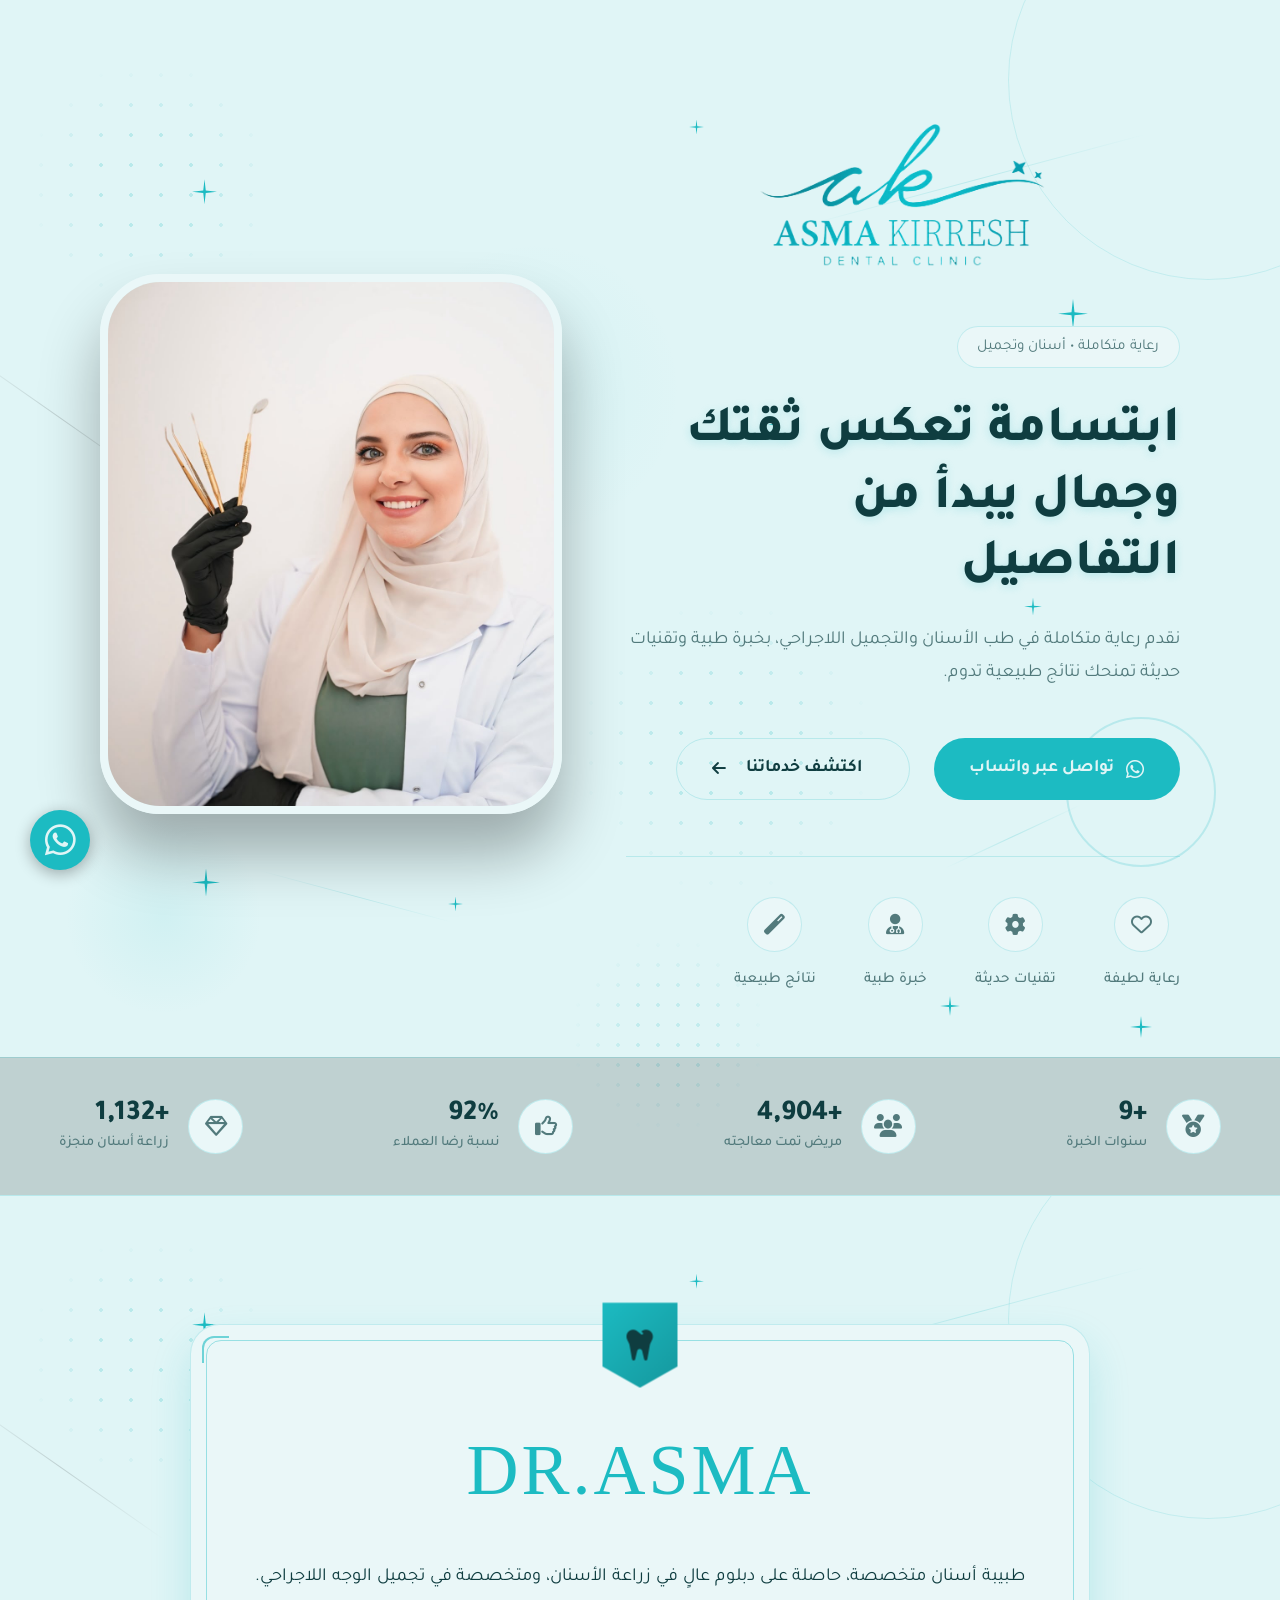
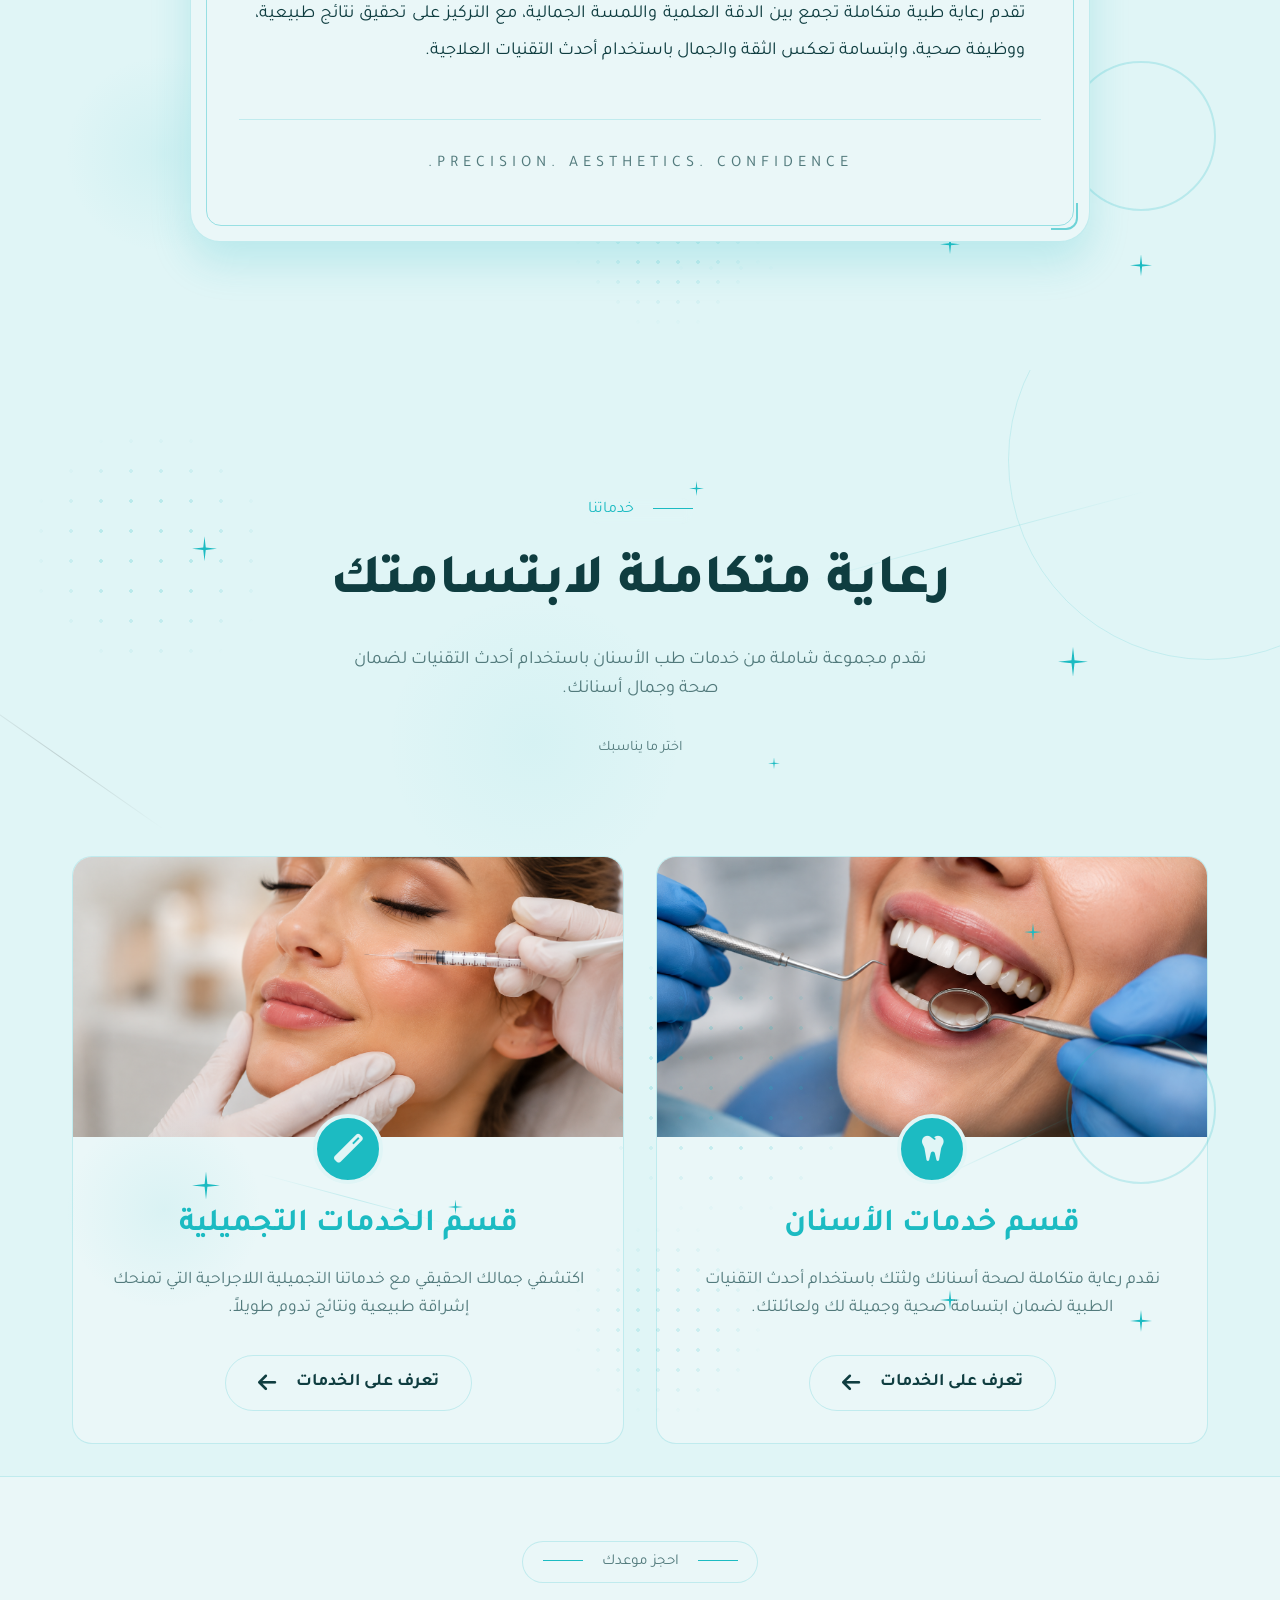
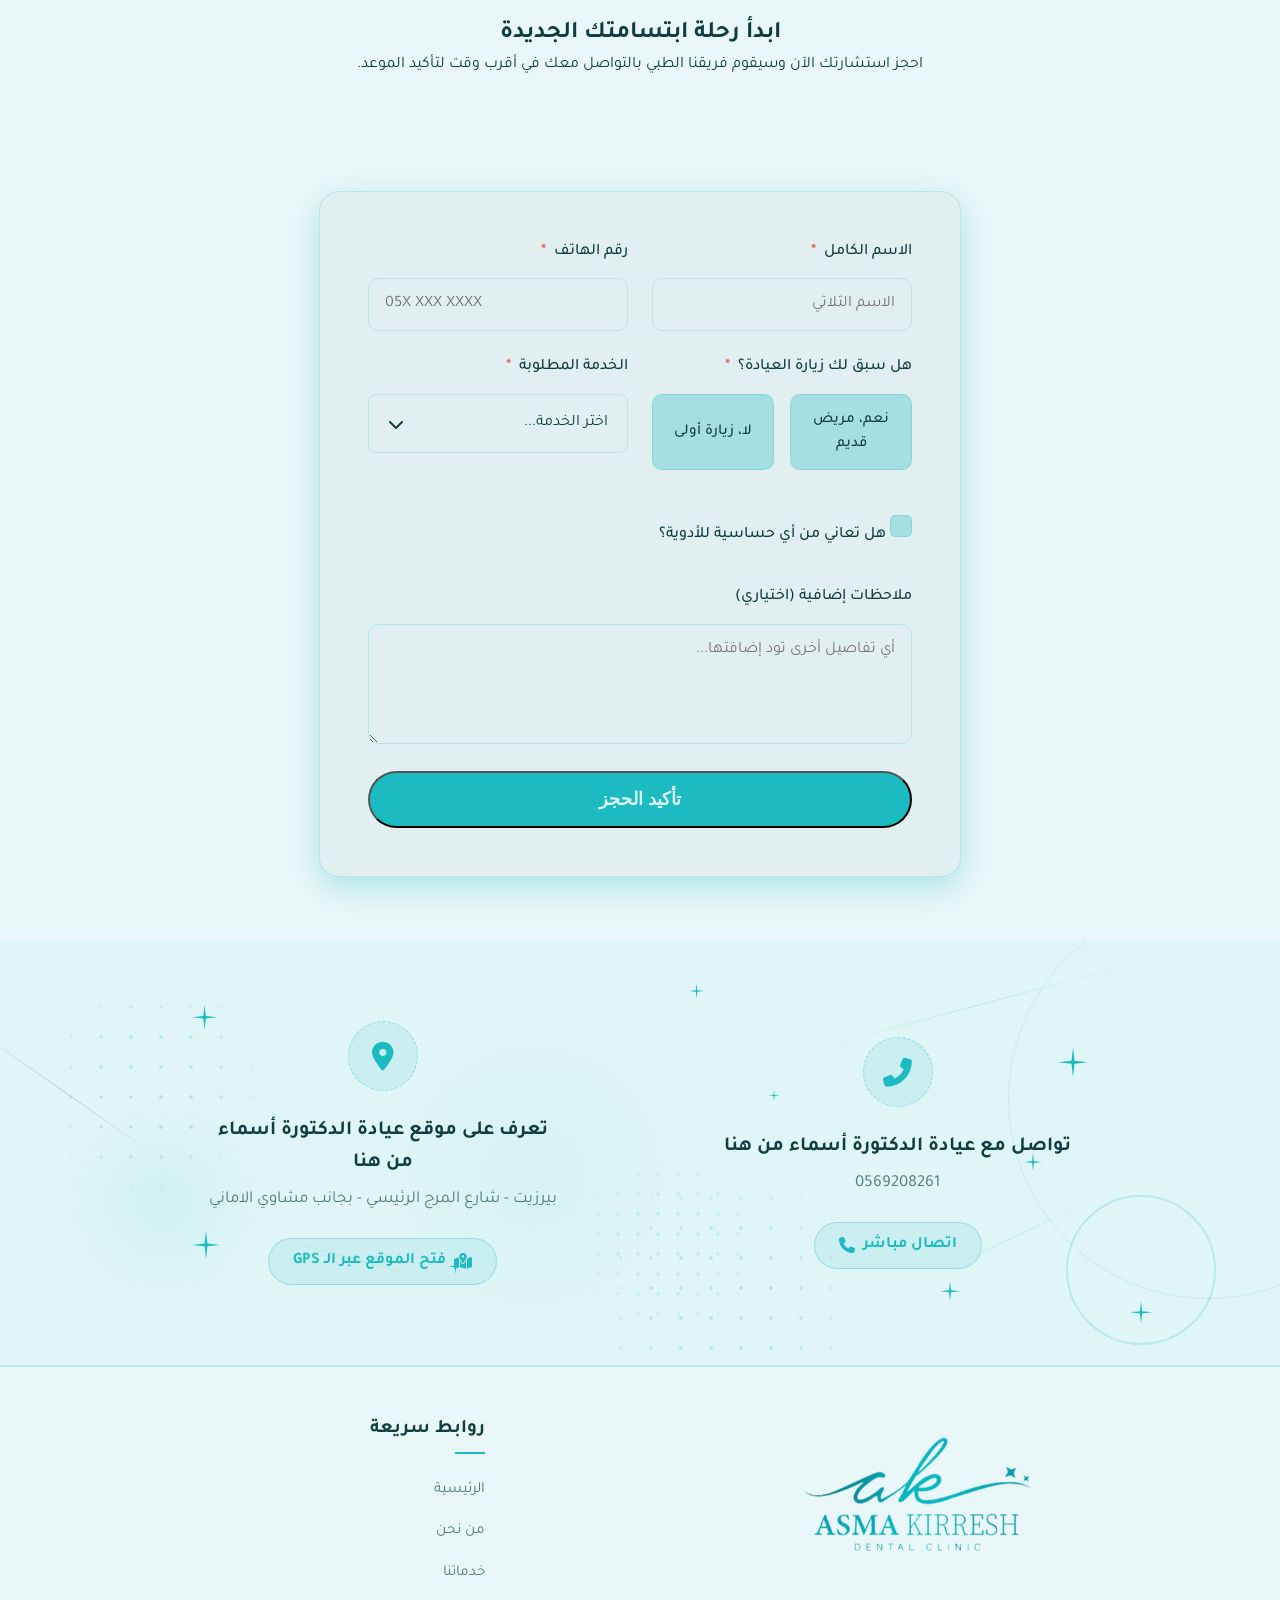
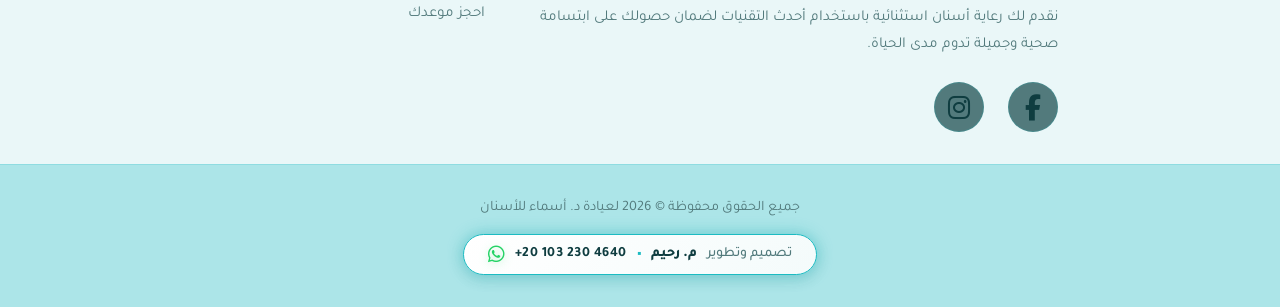
==== index.html @ 5726b8ac "Add files via upload" ====
<!DOCTYPE html>
<html lang="ar" dir="rtl">

<head>
    <meta charset="UTF-8">
    <meta name="viewport" content="width=device-width, initial-scale=1.0">
    <meta name="description"
        content="عيادة د. أسماء تقدم رعاية متكاملة لطب الأسنان والخدمات التجميلية اللاجراحية بخبرة طبية متميزة وأحدث التقنيات لضمان ابتسامة صحية وجميلة.">
    <title>عيادة د. أسماء للأسنان | رعاية متكاملة</title>
    <!-- Favicon -->
    <link rel="icon" type="image/png" href="./media/favicon.png">
    <!-- Google Fonts -->
    <link rel="preconnect" href="https://fonts.googleapis.com">
    <link rel="preconnect" href="https://fonts.gstatic.com" crossorigin>
    <link href="https://fonts.googleapis.com/css2?family=Tajawal:wght@400;500;700;800&display=swap" rel="stylesheet">
    <!-- FontAwesome for icons -->
    <link rel="stylesheet" href="https://cdnjs.cloudflare.com/ajax/libs/font-awesome/6.4.0/css/all.min.css">
    <!-- Swiper CSS -->
    <link rel="stylesheet" href="https://cdn.jsdelivr.net/npm/swiper@10/swiper-bundle.min.css" />
    <!-- Custom Styles -->
    <link rel="stylesheet" href="style.css?v=3.1">
</head>

<body>
    <header class="hero-section">
        <!-- Floating shapes/dots background -->
        <div class="background-pattern">
            <div class="floating-shape circle-1"></div>
            <div class="floating-shape circle-2"></div>
            <div class="floating-shape line-1"></div>
            <div class="floating-shape line-2"></div>
            <div class="floating-shape dots-1"></div>
            <div class="floating-shape dots-2"></div>
        </div>

        <div class="container">
            <div class="hero-content">
                <img src="./media/logo.png" alt="عيادة د. أسماء" style="width: 100%; max-width: 350px; height: auto; max-height: 280px; object-fit: contain; mix-blend-mode: multiply; margin: 0 auto 1.5rem auto; display: block;">
                <div class="badge">رعاية متكاملة • أسنان وتجميل</div>
                <h1 class="main-title">ابتسامة تعكس ثقتك<br>وجمال يبدأ من التفاصيل</h1>
                <p class="description">
                    نقدم رعاية متكاملة في طب الأسنان والتجميل اللاجراحي، بخبرة طبية وتقنيات حديثة تمنحك نتائج طبيعية
                    تدوم.
                </p>

                <div class="cta-group">
                    <a href="https://wa.me/972569208261" target="_blank" class="btn btn-primary"
                        aria-label="تواصل عبر واتساب">
                        <i class="fab fa-whatsapp"></i> تواصل عبر واتساب
                    </a>
                    <a href="#services" class="btn btn-secondary" aria-label="اكتشف خدماتنا">
                        <i class="fas fa-sparkles"></i> اكتشف خدماتنا <i class="fas fa-arrow-left"
                            style="margin-right: 8px; font-size: 0.9em;"></i>
                    </a>
                </div>

                <div class="features-list">
                    <div class="feature-item">
                        <div class="icon-wrapper"><i class="far fa-heart"></i></div>
                        <span>رعاية لطيفة</span>
                    </div>
                    <div class="feature-item">
                        <div class="icon-wrapper"><i class="fas fa-cog"></i></div>
                        <span>تقنيات حديثة</span>
                    </div>
                    <div class="feature-item">
                        <div class="icon-wrapper"><i class="fas fa-user-md"></i></div>
                        <span>خبرة طبية</span>
                    </div>
                    <div class="feature-item">
                        <div class="icon-wrapper"><i class="fas fa-magic"></i></div>
                        <span>نتائج طبيعية</span>
                    </div>
                </div>
            </div>

            <div class="hero-image-wrapper">
                <div class="image-container">
                    <img src="./media/about.jpeg" alt="طبيبة أسنان في العيادة" loading="eager" decoding="async">
                </div>
            </div>
        </div>

        <div class="stats-section">
            <div class="stat-item">
                <div class="stat-icon"><i class="fas fa-medal"></i></div>
                <div class="stat-info">
                    <span class="stat-number" data-target="10" data-prefix="+">0</span>
                    <span class="stat-text">سنوات الخبرة</span>
                </div>
            </div>
            <div class="stat-item">
                <div class="stat-icon"><i class="fas fa-users"></i></div>
                <div class="stat-info">
                    <span class="stat-number" data-target="5200" data-prefix="+">0</span>
                    <span class="stat-text">مريض تمت معالجته</span>
                </div>
            </div>
            <div class="stat-item">
                <div class="stat-icon"><i class="far fa-thumbs-up"></i></div>
                <div class="stat-info">
                    <span class="stat-number" data-target="98" data-suffix="%">0</span>
                    <span class="stat-text">نسبة رضا العملاء</span>
                </div>
            </div>
            <div class="stat-item">
                <div class="stat-icon"><i class="far fa-gem"></i></div>
                <div class="stat-info">
                    <span class="stat-number" data-target="1200" data-prefix="+">0</span>
                    <span class="stat-text">زراعة أسنان منجزة</span>
                </div>
            </div>
        </div>
    </header>

    <!-- About Section -->
    <section class="about-section" id="about">
        <!-- Reusing floating shapes background -->
        <div class="background-pattern">
            <div class="floating-shape circle-1"></div>
            <div class="floating-shape circle-2"></div>
            <div class="floating-shape line-1"></div>
            <div class="floating-shape line-2"></div>
            <div class="floating-shape dots-1"></div>
            <div class="floating-shape dots-2"></div>
            <!-- Elegant Stars / Sparkles -->
            <div class="sparkle star-1"></div>
            <div class="sparkle star-2"></div>
            <div class="sparkle star-3"></div>
            <div class="sparkle star-4"></div>
            <div class="sparkle star-5"></div>
        </div>

        <div class="container">
            <div class="about-content-column">
                <div class="about-frame"></div>
                <div class="about-badge-icon">
                    <i class="fas fa-tooth"></i>
                </div>
                <h2 class="about-title">DR.ASMA</h2>
                <p class="about-text">
                    طبيبة أسنان متخصصة، حاصلة على دبلوم عالٍ في زراعة الأسنان، ومتخصصة في تجميل الوجه اللاجراحي. تقدم
                    رعاية طبية متكاملة تجمع بين الدقة العلمية واللمسة الجمالية، مع التركيز على تحقيق نتائج طبيعية،
                    ووظيفة صحية، وابتسامة تعكس الثقة والجمال باستخدام أحدث التقنيات العلاجية.
                </p>
                <div class="about-footer">
                    PRECISION. AESTHETICS. CONFIDENCE.
                </div>
            </div>
        </div>
    </section>
        <!-- Services Section -->
        <section class="testimonials-section" id="services" style="padding-bottom: 2rem;">
            <div class="background-pattern">
                <div class="floating-shape circle-1"></div>
                <div class="floating-shape circle-2"></div>
                <div class="floating-shape line-1"></div>
                <div class="floating-shape line-2"></div>
                <div class="floating-shape dots-1"></div>
                <div class="floating-shape dots-2"></div>
            </div>

            <div class="container testimonials-container">
                <div class="testimonials-header">
                    <div class="badge"
                        style="margin-bottom: 1rem; border: none; padding: 0; background: transparent; color: var(--accent-color); font-size: 1rem; display: inline-block;">
                        <span
                            style="display: inline-block; width: 40px; height: 1px; background-color: var(--accent-color); vertical-align: middle; margin-left: 15px;"></span>
                        خدماتنا
                    </div>
                    <h2 class="section-title"
                        style="margin-bottom: 1rem; font-size: 3.5rem; color: var(--text-light); font-weight: 800;">
                        رعاية
                        متكاملة لابتسامتك</h2>
                    <p class="section-description"
                        style="font-size: 1.15rem; color: var(--text-muted); max-width: 600px; margin-bottom: 2rem;">
                        نقدم
                        مجموعة شاملة من خدمات طب الأسنان باستخدام أحدث التقنيات لضمان صحة وجمال أسنانك.</p>
                    <div style="color: var(--text-muted); font-size: 0.9rem; margin-bottom: 2rem;">اختر ما يناسبك</div>
                </div>

                <!-- Category Cards -->
                <div class="categories-grid"
                    style="display: grid; grid-template-columns: repeat(auto-fit, minmax(300px, 1fr)); gap: 2rem; margin-top: 2rem; width: 100%;">

                    <!-- Dental Services Card -->
                    <div class="category-card"
                        style="background: var(--bg-card); border: 1px solid var(--border-color); border-radius: 20px; overflow: hidden; display: flex; flex-direction: column; transition: transform 0.3s ease;">
                        <img src="./media/dental-services.png" alt="قسم خدمات الأسنان"
                            style="width: 100%; height: 280px; object-fit: cover;">
                        <div
                            style="padding: 2rem; text-align: center; flex: 1; display: flex; flex-direction: column; position: relative;">
                            <div
                                style="width: 70px; height: 70px; border-radius: 50%; background: var(--accent-color); color: var(--primary-color); display: flex; align-items: center; justify-content: center; font-size: 1.8rem; margin: -55px auto 1rem auto; border: 4px solid var(--primary-color); position: relative; z-index: 2;">
                                <i class="fas fa-tooth"></i>
                            </div>
                            <h3
                                style="font-size: 2rem; color: var(--accent-color); margin-bottom: 1rem; font-weight: 700;">
                                قسم خدمات الأسنان</h3>
                            <p
                                style="color: var(--text-muted); margin-bottom: 2rem; flex: 1; font-size: 1.1rem; line-height: 1.6;">
                                نقدم رعاية متكاملة لصحة أسنانك ولثتك باستخدام أحدث التقنيات الطبية لضمان ابتسامة صحية
                                وجميلة لك ولعائلتك.</p>
                            <a href="dental-services.html" class="btn btn-secondary"
                                style="align-self: center; border-radius: 30px; padding: 0.8rem 2rem;">تعرف على الخدمات
                                <i class="fas fa-arrow-left" style="margin-right: 8px;"></i></a>
                        </div>
                    </div>

                    <!-- Cosmetic Services Card -->
                    <div class="category-card"
                        style="background: var(--bg-card); border: 1px solid var(--border-color); border-radius: 20px; overflow: hidden; display: flex; flex-direction: column; transition: transform 0.3s ease;">
                        <img src="./media/cosmetic-services.png" alt="قسم الخدمات التجميلية"
                            style="width: 100%; height: 280px; object-fit: cover;">
                        <div
                            style="padding: 2rem; text-align: center; flex: 1; display: flex; flex-direction: column; position: relative;">
                            <div
                                style="width: 70px; height: 70px; border-radius: 50%; background: var(--accent-color); color: var(--primary-color); display: flex; align-items: center; justify-content: center; font-size: 1.8rem; margin: -55px auto 1rem auto; border: 4px solid var(--primary-color); position: relative; z-index: 2;">
                                <i class="fas fa-magic"></i>
                            </div>
                            <h3
                                style="font-size: 2rem; color: var(--accent-color); margin-bottom: 1rem; font-weight: 700;">
                                قسم الخدمات التجميلية</h3>
                            <p
                                style="color: var(--text-muted); margin-bottom: 2rem; flex: 1; font-size: 1.1rem; line-height: 1.6;">
                                اكتشفي جمالك الحقيقي مع خدماتنا التجميلية اللاجراحية التي تمنحك إشراقة طبيعية ونتائج
                                تدوم طويلاً.</p>
                            <a href="cosmetic-services.html" class="btn btn-secondary"
                                style="align-self: center; border-radius: 30px; padding: 0.8rem 2rem;">تعرف على الخدمات
                                <i class="fas fa-arrow-left" style="margin-right: 8px;"></i></a>
                        </div>
                    </div>

                </div>

            </div>
        </section>


        <section class="booking-section" id="booking" style="padding: 4rem 0;">
            <div class="container">
                <div class="section-header">
                    <div class="badge">
                        <span
                            style="display: inline-block; width: 40px; height: 1px; background-color: var(--accent-color); vertical-align: middle; margin-left: 15px;"></span>
                        احجز موعدك
                        <span
                            style="display: inline-block; width: 40px; height: 1px; background-color: var(--accent-color); vertical-align: middle; margin-right: 15px;"></span>
                    </div>
                    <h2 class="section-title">ابدأ رحلة ابتسامتك الجديدة</h2>
                    <p class="section-description">احجز استشارتك الآن وسيقوم فريقنا الطبي بالتواصل معك في أقرب وقت
                        لتأكيد الموعد.</p>
                </div>

                <div class="booking-form-wrapper" style="max-width: 800px; margin: 0 auto;">
                    <form class="booking-form" action="#" method="POST">
                        <div class="form-grid">
                            <div class="form-group">
                                <label for="name">الاسم الكامل <span class="required">*</span></label>
                                <input type="text" id="name" placeholder="الاسم الثلاثي" required>
                            </div>
                            <div class="form-group">
                                <label for="phone">رقم الهاتف <span class="required">*</span></label>
                                <input type="tel" id="phone" placeholder="05X XXX XXXX" required>
                            </div>

                            <div class="form-group">
                                <label>هل سبق لك زيارة العيادة؟ <span class="required">*</span></label>
                                <div class="radio-group">
                                    <label class="radio-pill">
                                        <input type="radio" name="visit_type" value="old" required>
                                        <span>نعم، مريض قديم</span>
                                    </label>
                                    <label class="radio-pill">
                                        <input type="radio" name="visit_type" value="new" required>
                                        <span>لا، زيارة أولى</span>
                                    </label>
                                </div>
                            </div>
                            <div class="form-group">
                                <label for="service">الخدمة المطلوبة <span class="required">*</span></label>
                                <div class="custom-dropdown" id="service-dropdown">
                                    <div class="dropdown-selected">
                                        <span class="selected-text">اختر الخدمة...</span>
                                        <i class="fas fa-chevron-down"></i>
                                    </div>
                                    <div class="dropdown-options">
                                        <div class="dropdown-group-label">خدمات الأسنان</div>
                                        <div class="dropdown-option" data-value="فحوصات دورية وتنظيف أسنان">فحوصات دورية
                                            وتنظيف أسنان</div>
                                        <div class="dropdown-option" data-value="علاج تسوس الأسنان">علاج تسوس الأسنان
                                        </div>
                                        <div class="dropdown-option" data-value="علاج عصب">علاج عصب</div>
                                        <div class="dropdown-option" data-value="علاج التهابات اللثة">علاج التهابات
                                            اللثة</div>
                                        <div class="dropdown-option" data-value="خلع الأسنان">خلع الأسنان</div>
                                        <div class="dropdown-option" data-value="تقويم اسنان (العادي)">تقويم اسنان
                                            (العادي)</div>
                                        <div class="dropdown-option" data-value="تقويم اسنان (الشفاف)">تقويم اسنان
                                            (الشفاف)</div>
                                        <div class="dropdown-option" data-value="تبييض الأسنان">تبييض الأسنان</div>
                                        <div class="dropdown-option" data-value="زراعة اسنان">زراعة اسنان</div>
                                        <div class="dropdown-option" data-value="علاج اسنان اطفال">علاج اسنان اطفال
                                        </div>
                                        <div class="dropdown-option" data-value="فينييرز وتلبيسات زيركون">فينييرز +
                                            تلبيسات زيركون</div>

                                        <div class="dropdown-group-label" style="margin-top: 5px;">الخدمات التجميلية
                                        </div>
                                        <div class="dropdown-option" data-value="جلسة بوتوكس">جلسة بوتوكس</div>
                                        <div class="dropdown-option" data-value="إبرة نضارة RRS">إبرة نضارة RRS long
                                            lasting</div>
                                        <div class="dropdown-option" data-value="Jalupro Superhydro">ابرة نضارة وتحفيز
                                            كولاجين Jalupro Superhydro</div>
                                        <div class="dropdown-option" data-value="إبرة Vitaran">ابرة DNA salmon (Vitaran)
                                        </div>
                                        <div class="dropdown-option" data-value="ابرة علاج الهالات تحت العين jalupro Young eye">ابرة علاج الهالات تحت العين jalupro Young eye</div>
                                        <div class="dropdown-option" data-value="إبرة ترطيب الشفايف">إبرة ترطيب الشفايف</div>
                                        <div class="dropdown-option" data-value="فيلر الشفاه والوجه">فيلر الشفاه والوجه</div>
                                        <div class="dropdown-option" data-value="محفزات الكولاجين للوجه">محفزات الكولاجين للوجه</div>
                                    </div>
                                </div>
                                <input type="text" id="service" required
                                    style="opacity: 0; position: absolute; height: 1px; width: 1px; pointer-events: none; bottom: 10px; right: 50%;">
                            </div>



                            <div class="form-group full-width checkbox-group">
                                <label class="checkbox-label">
                                    <input type="checkbox" id="allergy">
                                    <span>هل تعاني من أي حساسية للأدوية؟</span>
                                </label>
                            </div>

                            <div class="form-group full-width">
                                <label for="notes">ملاحظات إضافية (اختياري)</label>
                                <textarea id="notes" rows="4" placeholder="أي تفاصيل أخرى تود إضافتها..."></textarea>
                            </div>
                        </div>
                        <button type="submit" class="btn btn-primary submit-btn"
                            style="width: 100%; margin-top: 1rem; justify-content: center; font-size: 1.1rem; padding: 1rem; background-color: var(--accent-color); color: var(--primary-color);">
                            تأكيد الحجز
                        </button>
                    </form>
                </div>
            </div>
        </section> <!-- Lightbox Overlay -->
        <div class="lightbox" id="gallery-lightbox">
            <span class="lightbox-close">&times;</span>
            <img class="lightbox-img" src="" alt="صورة مكبرة">
        </div>

        <!-- Pre-Footer Contact Section -->
        <section class="pre-footer-contact">
            <div class="background-pattern">
                <div class="floating-shape circle-1"></div>
                <div class="floating-shape circle-2"></div>
                <div class="floating-shape line-1"></div>
                <div class="floating-shape dots-1"></div>
                <i class="fas fa-star floating-shape" style="top: 20%; left: 10%; color: var(--accent-color); font-size: 2rem; opacity: 0.2; animation: float 6s ease-in-out infinite;"></i>
                <i class="fas fa-star floating-shape" style="bottom: 20%; right: 15%; color: var(--accent-color); font-size: 1.5rem; opacity: 0.3; animation: float 4s ease-in-out infinite reverse;"></i>
            </div>
            <div class="container" style="position: relative; z-index: 2;">
                <div class="pre-footer-content-wrap">
                <div class="contact-box">
                    <div class="icon-wrap"><i class="fas fa-phone-alt"></i></div>
                    <h4>تواصل مع عيادة الدكتورة أسماء من هنا</h4>
                    <p class="contact-address">0569208261</p>
                    <a href="tel:+972569208261" dir="ltr" class="action-button call-btn">
                        <i class="fas fa-phone"></i> اتصال مباشر
                    </a>
                </div>
                <div class="divider"></div>
                <div class="contact-box">
                    <div class="icon-wrap"><i class="fas fa-map-marker-alt"></i></div>
                    <h4>تعرف على موقع عيادة الدكتورة أسماء من هنا</h4>
                    <p class="contact-address">بيرزيت - شارع المرج الرئيسي - بجانب مشاوي الاماني</p>
                    <a href="https://www.google.com/maps?q=31.959022521972656,35.18757629394531&z=17&hl=en" target="_blank" class="action-button gps-btn">
                        <i class="fas fa-map-marked-alt"></i> فتح الموقع عبر الـ GPS
                    </a>
                </div>
                </div>
            </div>
        </section>

        <!-- Footer -->
        <footer class="main-footer">
            <div class="container footer-container">
                <div class="footer-col">
                    <img src="./media/logo.png" alt="Dr. ASMA" style="width: 280px; height: auto; max-height: 200px; object-fit: contain; mix-blend-mode: multiply; margin-bottom: 1.5rem; display: block;">
                    <p class="footer-text">نقدم لك رعاية أسنان استثنائية باستخدام أحدث التقنيات لضمان حصولك على ابتسامة
                        صحية وجميلة تدوم مدى الحياة.</p>
                    <div class="social-links">
                        <a href="https://www.facebook.com/share/1Eb4f1CteM/?mibextid=wwXIfr" target="_blank"
                            aria-label="Facebook"><i class="fab fa-facebook-f"></i></a>
                        <a href="https://www.instagram.com/asmaakirresh?utm_source=qr" target="_blank"
                            aria-label="Instagram"><i class="fab fa-instagram"></i></a>
                    </div>
                </div>
                <div class="footer-col">
                    <h4 class="footer-heading">روابط سريعة</h4>
                    <ul class="footer-links">
                        <li><a href="#">الرئيسية</a></li>
                        <li><a href="#about">من نحن</a></li>
                        <li><a href="#services">خدماتنا</a></li>
                        <li><a href="#booking">احجز موعدك</a></li>
                    </ul>
                </div>
            </div>
            <div class="footer-bottom">
                <p>جميع الحقوق محفوظة &copy; 2026 لعيادة د. أسماء للأسنان</p>
                <div class="dev-badge-wrap">
                    <a href="https://wa.me/201032304640" target="_blank" rel="noopener noreferrer" class="dev-badge" aria-label="تواصل مع م. رحيم عبر واتساب">
                        <span class="dev-title">تصميم وتطوير</span>
                        <span class="dev-name">م. رحيم</span>
                        <span class="dev-bullet">▪</span>
                        <span class="dev-phone" dir="ltr">+20 103 230 4640</span>
                        <i class="fab fa-whatsapp dev-whatsapp-icon"></i>
                    </a>
                </div>
            </div>
        </footer>

        <!-- Floating WhatsApp Button -->
        <a href="https://wa.me/972569208261" target="_blank" class="floating-whatsapp"
            aria-label="تواصل معنا عبر واتساب">
            <i class="fab fa-whatsapp"></i>
        </a>

        <!-- Swiper JS -->
        <script src="https://cdn.jsdelivr.net/npm/swiper@10/swiper-bundle.min.js"></script>
        <script src="script.js?v=2.0"></script>
</body>

</html>
---- style.css ----
:root {
    --primary-color: #e0f5f6;
    --primary-light: #eaf7f8;
    --accent-color: #1cbbc2;
    --accent-hover: #15989e;
    --text-main: #0f3d40;
    --text-muted: #527a7c;
    --border-color: rgba(28, 187, 194, 0.2);
    --bg-card: #eaf7f8;
}

* {
    margin: 0;
    padding: 0;
    box-sizing: border-box;
}

html, body {
    overflow-x: hidden;
    max-width: 100vw;
}

html {
    scroll-behavior: smooth;
}

body {
    font-family: 'Tajawal', sans-serif;
    background-color: var(--primary-color);
    color: var(--text-main);
    line-height: 1.6;
}

/* Animated Background Shapes */
.background-pattern {
    position: absolute;
    top: 0;
    left: 0;
    width: 100%;
    height: 100%;
    z-index: 0;
    pointer-events: none;
    overflow: hidden;
}

.floating-shape {
    position: absolute;
    animation: float 15s infinite ease-in-out;
}

.circle-1 {
    width: 400px;
    height: 400px;
    border: 1px solid rgba(28, 187, 194, 0.15);
    border-radius: 50%;
    top: -10%;
    right: -10%;
    animation-duration: 25s;
}

.circle-2 {
    width: 200px;
    height: 200px;
    background: radial-gradient(circle, rgba(28, 187, 194, 0.08) 0%, transparent 70%);
    border-radius: 50%;
    bottom: 15%;
    left: 5%;
    animation-duration: 20s;
    animation-delay: -5s;
}

.line-1 {
    width: 250px;
    height: 1px;
    background: linear-gradient(90deg, transparent, rgba(0, 0, 0, 0.15), transparent);
    top: 35%;
    left: -5%;
    transform: rotate(35deg);
    animation: float-line 22s infinite ease-in-out;
}

.line-2 {
    width: 150px;
    height: 1px;
    background: linear-gradient(90deg, transparent, rgba(28, 187, 194, 0.2), transparent);
    bottom: 30%;
    right: 15%;
    transform: rotate(-25deg);
    animation: float-line 18s infinite ease-in-out;
    animation-delay: -8s;
}

.dots-1 {
    width: 300px;
    height: 300px;
    background-image: radial-gradient(rgba(28, 187, 194, 0.2) 2px, transparent 2px);
    background-size: 30px 30px;
    top: 50%;
    left: 45%;
    border-radius: 50%;
    mask-image: radial-gradient(circle, black 30%, transparent 70%);
    -webkit-mask-image: radial-gradient(circle, black 30%, transparent 70%);
    animation-duration: 35s;
}

.dots-2 {
    width: 250px;
    height: 250px;
    background-image: radial-gradient(rgba(28, 187, 194, 0.2) 2px, transparent 2px);
    background-size: 30px 30px;
    top: 5%;
    left: 2%;
    border-radius: 50%;
    mask-image: radial-gradient(circle, black 30%, transparent 70%);
    -webkit-mask-image: radial-gradient(circle, black 30%, transparent 70%);
    animation-duration: 28s;
    animation-delay: -12s;
}

.circle-3 {
    width: 150px;
    height: 150px;
    border: 2px solid var(--border-color);
    border-radius: 50%;
    top: 60%;
    right: 5%;
    animation-duration: 18s;
    animation-delay: -3s;
}

.circle-4 {
    width: 300px;
    height: 300px;
    background: radial-gradient(circle, rgba(28, 187, 194, 0.05) 0%, transparent 70%);
    border-radius: 50%;
    top: 20%;
    left: 30%;
    animation-duration: 22s;
    animation-delay: -10s;
}

.line-3 {
    width: 200px;
    height: 1px;
    background: linear-gradient(90deg, transparent, rgba(28, 187, 194, 0.2), transparent);
    top: 75%;
    left: 20%;
    transform: rotate(15deg);
    animation: float-line 15s infinite ease-in-out;
    animation-delay: -2s;
}

.line-4 {
    width: 350px;
    height: 1px;
    background: linear-gradient(90deg, transparent, rgba(28, 187, 194, 0.2), transparent);
    top: 15%;
    right: 10%;
    transform: rotate(-15deg);
    animation: float-line 25s infinite ease-in-out;
    animation-delay: -6s;
}

.dots-3 {
    width: 200px;
    height: 200px;
    background-image: radial-gradient(rgba(28, 187, 194, 0.15) 2px, transparent 2px);
    background-size: 20px 20px;
    bottom: 5%;
    right: 40%;
    border-radius: 50%;
    mask-image: radial-gradient(circle, black 30%, transparent 70%);
    -webkit-mask-image: radial-gradient(circle, black 30%, transparent 70%);
    animation-duration: 30s;
    animation-delay: -15s;
}

@keyframes float {
    0% {
        transform: translate(var(--mouse-x, 0px), var(--mouse-y, 0px));
    }

    33% {
        transform: translate(calc(var(--mouse-x, 0px) + 30px), calc(var(--mouse-y, 0px) - 40px));
    }

    66% {
        transform: translate(calc(var(--mouse-x, 0px) - 20px), calc(var(--mouse-y, 0px) + 30px));
    }

    100% {
        transform: translate(var(--mouse-x, 0px), var(--mouse-y, 0px));
    }
}

@keyframes float-line {
    0% {
        transform: translate(var(--mouse-x, 0px), var(--mouse-y, 0px)) rotate(35deg);
    }

    33% {
        transform: translate(calc(var(--mouse-x, 0px) + 40px), calc(var(--mouse-y, 0px) - 30px)) rotate(40deg);
    }

    66% {
        transform: translate(calc(var(--mouse-x, 0px) - 30px), calc(var(--mouse-y, 0px) + 20px)) rotate(30deg);
    }

    100% {
        transform: translate(var(--mouse-x, 0px), var(--mouse-y, 0px)) rotate(35deg);
    }
}

/* Elegant Sparkles */
.sparkle {
    position: absolute;
    width: 20px;
    height: 20px;
    background: var(--accent-color);
    clip-path: polygon(50% 0%, 55% 45%, 100% 50%, 55% 55%, 50% 100%, 45% 55%, 0% 50%, 45% 45%);
    animation: twinkle 4s infinite ease-in-out;
    pointer-events: none;
    z-index: 1;
    transition: left 0.1s, top 0.1s;
}

@keyframes twinkle {

    0%,
    100% {
        opacity: 0.2;
        transform: translate(var(--mouse-x, 0px), var(--mouse-y, 0px)) scale(0.5) rotate(0deg);
    }

    50% {
        opacity: 0.9;
        transform: translate(var(--mouse-x, 0px), var(--mouse-y, 0px)) scale(1.5) rotate(90deg);
        box-shadow: 0 0 20px var(--accent-color);
    }
}

.star-1 {
    top: 15%;
    left: 15%;
    width: 25px;
    height: 25px;
    animation-delay: 0s;
}

.star-2 {
    top: 75%;
    left: 35%;
    width: 15px;
    height: 15px;
    animation-delay: 1.2s;
}

.star-3 {
    top: 25%;
    right: 15%;
    width: 30px;
    height: 30px;
    animation-delay: 2.5s;
}

.star-4 {
    bottom: 15%;
    right: 25%;
    width: 20px;
    height: 20px;
    animation-delay: 0.8s;
}

.star-5 {
    top: 50%;
    left: 80%;
    width: 18px;
    height: 18px;
    animation-delay: 1.8s;
}

.star-6 {
    top: 85%;
    right: 10%;
    width: 22px;
    height: 22px;
    animation-delay: 0.5s;
}

.star-7 {
    top: 10%;
    right: 45%;
    width: 15px;
    height: 15px;
    animation-delay: 3s;
}

.star-8 {
    bottom: 25%;
    left: 15%;
    width: 28px;
    height: 28px;
    animation-delay: 1.5s;
}

.star-9 {
    top: 35%;
    left: 60%;
    width: 12px;
    height: 12px;
    animation-delay: 2.2s;
}

.hero-section {
    position: relative;
    min-height: 100vh;
    display: flex;
    flex-direction: column;
    justify-content: space-between;
    padding-top: 6rem;
    z-index: 1;
}

.container {
    max-width: 1200px;
    margin: 0 auto;
    padding: 0 2rem;
    display: flex;
    align-items: center;
    justify-content: space-between;
    gap: 4rem;
    flex: 1;
    z-index: 2;
}

/* Typography & Content */
.hero-content {
    flex: 1.2;
    max-width: 650px;
}

.badge {
    display: inline-block;
    background-color: var(--bg-card);
    border: 1px solid var(--border-color);
    padding: 0.5rem 1.2rem;
    border-radius: 2rem;
    font-size: 0.95rem;
    margin-bottom: 2rem;
    color: var(--text-muted);
    backdrop-filter: blur(5px);
}

.main-title {
    font-size: 3.2rem;
    font-weight: 800;
    line-height: 1.3;
    margin-bottom: 1.5rem;
    color: var(--text-main);
    text-shadow: 0 2px 10px rgba(28, 187, 194, 0.2);
}

.description {
    font-size: 1.15rem;
    color: var(--text-muted);
    margin-bottom: 3rem;
    line-height: 1.8;
}

/* Buttons */
.cta-group {
    display: flex;
    gap: 1.5rem;
    margin-bottom: 3.5rem;
}

.btn {
    display: inline-flex;
    align-items: center;
    gap: 0.75rem;
    padding: 1rem 2.2rem;
    border-radius: 3rem;
    text-decoration: none;
    font-weight: 700;
    font-size: 1.1rem;
    transition: all 0.3s cubic-bezier(0.4, 0, 0.2, 1);
}

.btn i {
    font-size: 1.3rem;
}

.btn-primary {
    background-color: var(--accent-color);
    color: var(--primary-color);
}

.btn-primary:hover {
    background-color: var(--accent-hover);
    transform: translateY(-4px);
    box-shadow: 0 10px 25px rgba(28, 187, 194, 0.3);
}

.btn-secondary {
    background-color: transparent;
    color: var(--text-main);
    border: 1px solid var(--border-color);
}

.btn-secondary:hover {
    background-color: var(--bg-card);
    transform: translateY(-4px);
    border-color: var(--text-main);
}

/* Features List */
.features-list {
    display: flex;
    gap: 3rem;
    padding-top: 2.5rem;
    border-top: 1px solid var(--border-color);
}

.feature-item {
    display: flex;
    flex-direction: column;
    align-items: center;
    gap: 1rem;
    text-align: center;
}

.icon-wrapper {
    width: 55px;
    height: 55px;
    border-radius: 50%;
    background-color: var(--bg-card);
    display: flex;
    align-items: center;
    justify-content: center;
    border: 1px solid var(--border-color);
    font-size: 1.3rem;
    color: var(--text-muted);
    transition: all 0.4s ease;
    backdrop-filter: blur(5px);
}

.feature-item:hover .icon-wrapper {
    background-color: var(--accent-color);
    color: var(--primary-color);
    border-color: var(--accent-color);
    transform: translateY(-5px);
    box-shadow: 0 10px 20px rgba(28, 187, 194, 0.2);
}

.feature-item span {
    font-size: 0.95rem;
    color: var(--text-muted);
    font-weight: 500;
    transition: color 0.3s ease;
}

.feature-item:hover span {
    color: var(--text-main);
}

/* Image Wrapper */
.hero-image-wrapper {
    flex: 1;
    display: flex;
    justify-content: center;
    position: relative;
    z-index: 2;
}

/* Add a glowing effect behind the image */
.hero-image-wrapper::before {
    content: '';
    position: absolute;
    top: 50%;
    left: 50%;
    transform: translate(-50%, -50%);
    width: 80%;
    height: 80%;
    background: radial-gradient(circle, rgba(28, 187, 194, 0.15) 0%, rgba(11, 28, 33, 0) 70%);
    border-radius: 50%;
    z-index: -1;
    filter: blur(40px);
}

.image-container {
    width: 100%;
    max-width: 480px;
    /* iOS Safari fix: use explicit height instead of aspect-ratio only */
    height: 540px;
    border-radius: 60px;
    overflow: hidden;
    position: relative;
    box-shadow: 0 40px 60px rgba(0, 0, 0, 0.3);
    border: 8px solid var(--bg-card);
    -webkit-backdrop-filter: blur(10px);
    backdrop-filter: blur(10px);
    /* Force GPU layer for iOS rendering */
    -webkit-transform: translateZ(0);
    transform: translateZ(0);
}

.image-container img {
    width: 100%;
    height: 100%;
    -o-object-fit: cover;
    object-fit: cover;
    display: block;
    transition: transform 0.7s cubic-bezier(0.4, 0, 0.2, 1);
    -webkit-transition: transform 0.7s cubic-bezier(0.4, 0, 0.2, 1);
}

.image-container:hover img {
    transform: scale(1.06);
    -webkit-transform: scale(1.06);
}

/* Stats Section */
.stats-section {
    background-color: rgba(0, 0, 0, 0.15);
    border-top: 1px solid var(--border-color);
    padding: 2.5rem 0;
    margin-top: 4rem;
    display: flex;
    justify-content: space-around;
    align-items: center;
    flex-wrap: wrap;
    gap: 2rem;
    z-index: 2;
    position: relative;
}

.stat-item {
    display: flex;
    align-items: center;
    gap: 1.2rem;
    padding: 0 2rem;
}

.stat-icon {
    width: 55px;
    height: 55px;
    border-radius: 50%;
    background-color: var(--bg-card);
    border: 1px solid var(--border-color);
    display: flex;
    align-items: center;
    justify-content: center;
    font-size: 1.4rem;
    color: var(--text-muted);
    transition: transform 0.3s ease;
}

.stat-item:hover .stat-icon {
    transform: scale(1.1) rotate(5deg);
    color: var(--accent-color);
    border-color: var(--accent-color);
}

.stat-info {
    display: flex;
    flex-direction: column;
}

.stat-number {
    font-size: 1.8rem;
    font-weight: 800;
    color: var(--text-main);
    line-height: 1.2;
}

.stat-text {
    font-size: 0.9rem;
    color: var(--text-muted);
    font-weight: 500;
}

/* Responsive Design */
@media (max-width: 1024px) {
    .container {
        gap: 2rem;
    }

    .main-title {
        font-size: 2.8rem;
    }
}

@media (max-width: 992px) {
    .container {
        flex-direction: column;
        text-align: center;
        gap: 4rem;
        padding-top: 2rem;
    }

    .hero-content {
        display: flex;
        flex-direction: column;
        align-items: center;
        max-width: 100%;
    }

    .cta-group {
        justify-content: center;
        flex-wrap: wrap;
    }

    .features-list {
        justify-content: center;
        flex-wrap: wrap;
        width: 100%;
        max-width: 600px;
    }

    .image-container {
        max-width: 400px;
        height: 450px;
    }

    .stats-section {
        justify-content: center;
    }
}

@media (max-width: 576px) {
    .main-title {
        font-size: 2.2rem;
    }

    .cta-group {
        flex-direction: column;
        width: 100%;
        gap: 1rem;
    }

    .btn {
        width: 100%;
        justify-content: center;
    }

    .features-list {
        display: grid;
        grid-template-columns: repeat(4, 1fr);
        gap: 0.5rem;
        width: 100%;
    }

    .feature-item {
        width: auto;
        gap: 0.5rem;
    }

    .feature-item .icon-wrapper {
        width: 45px;
        height: 45px;
        font-size: 1rem;
    }

    .feature-item span {
        font-size: 0.75rem;
    }

    .stats-section {
        display: grid !important;
        grid-template-columns: repeat(4, 1fr);
        gap: 0.5rem;
        padding: 2.5rem 0.5rem;
    }

    .stat-item {
        width: auto;
        justify-content: center;
        flex-direction: column;
        text-align: center;
        gap: 0.5rem;
        padding: 0;
    }

    .stat-item .stat-icon {
        width: 40px;
        height: 40px;
        font-size: 1rem;
    }

    .stat-item .stat-number {
        font-size: 1.1rem;
    }

    .stat-item .stat-text {
        font-size: 0.65rem;
    }
}

/* About Section */
.about-section {
    position: relative;
    padding: 8rem 0;
    background-color: var(--primary-color);
    border-top: 1px solid var(--border-color);
    overflow: hidden;
}

.about-section .container {
    display: flex;
    justify-content: center;
    align-items: center;
}

.about-content-column {
    flex: 1;
    max-width: 900px;
    margin: 0 auto;
    background: var(--bg-card);
    padding: 5.5rem 3rem 4rem;
    border-radius: 30px;
    border: 1px solid var(--border-color);
    backdrop-filter: blur(15px);
    text-align: center;
    display: flex;
    flex-direction: column;
    justify-content: center;
    box-shadow: 0 20px 40px rgba(28, 187, 194, 0.2);
    position: relative;
    z-index: 2;
    transition: transform 0.5s ease, box-shadow 0.5s ease;
}

.about-content-column:hover {
    transform: translateY(-10px);
    box-shadow: 0 30px 60px rgba(28, 187, 194, 0.3);
}

.about-frame {
    position: absolute;
    top: 15px;
    left: 15px;
    right: 15px;
    bottom: 15px;
    border: 1px solid rgba(28, 187, 194, 0.4);
    border-radius: 15px;
    pointer-events: none;
    z-index: 0;
}

/* Decorative corners for the frame */
.about-frame::before,
.about-frame::after {
    content: '';
    position: absolute;
    width: 25px;
    height: 25px;
    border: 2px solid rgba(28, 187, 194, 0.6);
}

.about-frame::before {
    top: -5px;
    left: -5px;
    border-right: none;
    border-bottom: none;
    border-radius: 12px 0 0 0;
}

.about-frame::after {
    bottom: -5px;
    right: -5px;
    border-left: none;
    border-top: none;
    border-radius: 0 0 12px 0;
}

.about-badge-icon {
    position: absolute;
    top: 20px;
    left: 50%;
    transform: translate(-50%, -50%);
    width: 75px;
    height: 85px;
    background: linear-gradient(135deg, var(--accent-color), var(--accent-hover));
    /* Gold gradient */
    clip-path: polygon(50% 100%, 100% 75%, 100% 0, 0 0, 0 75%);
    /* Shield shape */
    display: flex;
    justify-content: center;
    align-items: center;
    font-size: 2.2rem;
    color: var(--text-main);
    z-index: 2;
}



.about-title {
    font-size: 4.5rem;
    font-weight: 400;
    font-family: 'Times New Roman', serif;
    color: var(--accent-color);
    margin-bottom: 2rem;
    letter-spacing: 3px;
    text-transform: uppercase;
}

.about-text {
    font-size: 1.15rem;
    line-height: 2;
    color: var(--text-main);
    margin-bottom: 3rem;
    text-align: justify;
    padding: 0 1rem;
}

.about-footer {
    font-size: 1rem;
    letter-spacing: 5px;
    color: var(--text-muted);
    text-transform: uppercase;
    border-top: 1px solid rgba(28, 187, 194, 0.2);
    padding-top: 2rem;
    margin-top: auto;
}

.about-image-column {
    flex: 1;
    display: flex;
    justify-content: center;
    align-items: center;
    position: relative;
    z-index: 2;
}

.arch-image-container {
    width: 100%;
    max-width: 450px;
    aspect-ratio: 3.5/5;
    border-radius: 250px 250px 0 0;
    overflow: hidden;
    border: 6px solid var(--accent-color);
    box-shadow: 0 30px 50px rgba(0, 0, 0, 0.25);
    position: relative;
    background-color: var(--bg-card);
}

.arch-image-container img {
    width: 100%;
    height: 100%;
    object-fit: cover;
    transition: transform 0.6s cubic-bezier(0.4, 0, 0.2, 1);
}

.arch-image-container:hover img {
    transform: scale(1.05);
}

@media (max-width: 992px) {
    .about-content-column {
        padding: 3rem 2rem;
        order: 1;
    }

    .about-image-column {
        order: 2;
    }

    .arch-image-container {
        border-radius: 40px;
        aspect-ratio: 4/4;
    }

    .about-title {
        font-size: 3.5rem;
    }
}

/* Gallery Section */
.gallery-section {
    position: relative;
    padding: 8rem 0 10rem 0;
    background-color: var(--primary-color);
    border-top: 1px solid var(--border-color);
    overflow: hidden;
}

.gallery-grid {
    display: grid;
    grid-template-columns: repeat(3, 1fr);
    gap: 1.5rem;
    position: relative;
    z-index: 2;
}

.gallery-item {
    position: relative;
    border-radius: 20px;
    overflow: hidden;
    aspect-ratio: 4/3;
    cursor: pointer;
    box-shadow: 0 10px 30px rgba(28, 187, 194, 0.3);
    transition: all 0.4s ease;
    background-color: var(--bg-card);
}

.gallery-item:hover {
    transform: translateY(-5px);
    box-shadow: 0 15px 40px rgba(0, 0, 0, 0.3);
    border-color: var(--accent-color);
}

.gallery-item img {
    width: 100%;
    height: 100%;
    object-fit: cover;
    transition: all 0.5s ease;
}

.gallery-item:hover img {
    transform: scale(1.05);
}

/* Booking Form Section */
.booking-section {
    background-color: var(--bg-card);
    position: relative;
    border-top: 1px solid var(--border-color);
}

.booking-section .container {
    flex-direction: column;
    align-items: stretch;
}

.booking-section .section-header {
    text-align: center;
    margin-bottom: 3rem;
    width: 100%;
}

.booking-form-wrapper {
    background: rgba(0, 0, 0, 0.03);
    border: 1px solid rgba(28, 187, 194, 0.2);
    border-radius: 20px;
    padding: 3rem;
    box-shadow: 0 10px 30px rgba(28, 187, 194, 0.3);
}

.form-grid {
    display: grid;
    grid-template-columns: repeat(2, 1fr);
    gap: 1.5rem;
}

.form-group.full-width {
    grid-column: 1 / -1;
}

.form-group label {
    display: block;
    margin-bottom: 0.8rem;
    color: var(--text-main);
    font-weight: 500;
}

.input-wrapper {
    position: relative;
}

.form-group input,
.form-group select,
.form-group textarea {
    width: 100%;
    padding: 1rem;
    background-color: transparent;
    border: 1px solid var(--border-color);
    border-radius: 10px;
    color: var(--text-main);
    font-size: 1rem;
    transition: all 0.3s ease;
    font-family: inherit;
    appearance: none;
}

.form-group select {
    cursor: pointer;
}

.form-group input:focus,
.form-group select:focus,
.form-group textarea:focus {
    outline: none;
    border-color: var(--accent-color);
    background-color: #eaf7f8;
}

.form-group textarea {
    resize: vertical;
    min-height: 120px;
}

.required {
    color: #e74c3c;
    margin-right: 4px;
}

/* Radio Pills */
.radio-group {
    display: flex;
    gap: 1rem;
}

.radio-pill {
    flex: 1;
    position: relative;
    cursor: pointer;
}

.radio-pill input {
    position: absolute;
    opacity: 0;
    cursor: pointer;
}

.radio-pill span {
    display: flex;
    align-items: center;
    justify-content: center;
    width: 100%;
    height: 100%;
    padding: 0.8rem;
    background-color: rgba(28, 187, 194, 0.3);
    border: 1px solid rgba(28, 187, 194, 0.2);
    border-radius: 10px;
    color: var(--text-main);
    font-size: 0.95rem;
    transition: all 0.3s ease;
    text-align: center;
}

.radio-pill input:checked+span {
    background-color: rgba(28, 187, 194, 0.1);
    border-color: var(--accent-color);
    color: var(--accent-color);
}

/* Checkbox */
.checkbox-group {
    margin-top: 0.5rem;
}

.checkbox-label {
    display: flex;
    align-items: center;
    gap: 0.8rem;
    cursor: pointer;
    color: var(--text-main);
    font-size: 1rem;
}

.booking-section .checkbox-label input[type="checkbox"] {
    width: 22px;
    height: 22px;
    padding: 0;
    margin: 0;
    border-radius: 5px;
    background-color: rgba(28, 187, 194, 0.3);
    border: 1px solid rgba(28, 187, 194, 0.2);
    appearance: none;
    -webkit-appearance: none;
    cursor: pointer;
    flex-shrink: 0;
    transition: all 0.3s ease;
}

.booking-section .checkbox-label input[type="checkbox"]:checked {
    background-color: var(--accent-color);
    border-color: var(--accent-color);
    background-image: url("data:image/svg+xml,%3Csvg xmlns='http://www.w3.org/2000/svg' viewBox='0 0 24 24' fill='none' stroke='%233b2c3a' stroke-width='3' stroke-linecap='round' stroke-linejoin='round'%3E%3Cpolyline points='20 6 9 17 4 12'%3E%3C/polyline%3E%3C/svg%3E");
    background-size: 75%;
    background-position: center;
    background-repeat: no-repeat;
}

@media (max-width: 768px) {
    .booking-form-wrapper {
        padding: 1.5rem 1rem;
    }

    .form-grid {
        grid-template-columns: repeat(2, 1fr);
        gap: 1rem;
    }

    .form-group {
        grid-column: 1 / -1;
    }

    .form-group:nth-child(5),
    .form-group:nth-child(6) {
        grid-column: span 1;
    }

    .form-group input,
    .form-group select,
    .form-group textarea {
        padding: 0.8rem;
    }

    .radio-pill span {
        padding: 0.6rem;
    }
}

/* Footer Section */
.main-footer {
    background-color: var(--bg-card);
    padding: 3rem 0 0;
    border-top: 1px solid var(--border-color);
    margin-top: 0;
}

.footer-container {
    display: grid;
    grid-template-columns: 2fr 1fr;
    gap: 3rem;
    margin-bottom: 2rem;
    align-items: start;
    max-width: 900px;
    margin-left: auto;
    margin-right: auto;
}

.footer-logo {
    color: var(--accent-color);
    font-size: 1.8rem;
    margin-bottom: 1.5rem;
    font-family: inherit;
    font-weight: 800;
}

.footer-text {
    color: var(--text-muted);
    line-height: 1.8;
    margin-bottom: 1.5rem;
    font-size: 0.95rem;
}

.social-links {
    display: flex;
    gap: 1rem;
}

.social-links a {
    width: 40px;
    height: 40px;
    border-radius: 50%;
    background: var(--border-color);
    display: flex;
    align-items: center;
    justify-content: center;
    color: var(--text-main);
    transition: all 0.3s ease;
    border: 1px solid var(--border-color);
}

.social-links a:hover {
    background: var(--accent-color);
    color: var(--primary-color);
    transform: translateY(-3px);
}

.footer-heading {
    color: var(--text-main);
    font-size: 1.2rem;
    margin-bottom: 1.5rem;
    position: relative;
    padding-bottom: 0.5rem;
}

.footer-heading::after {
    content: '';
    position: absolute;
    right: 0;
    bottom: 0;
    width: 30px;
    height: 2px;
    background-color: var(--accent-color);
}

.footer-links,
.footer-contact {
    list-style: none;
    padding: 0;
}

.footer-links li,
.footer-contact li {
    margin-bottom: 1rem;
}

.footer-links a {
    color: var(--text-muted);
    transition: color 0.3s ease;
    text-decoration: none;
    font-size: 0.95rem;
}

.footer-links a:hover {
    color: var(--accent-color);
}

.footer-contact li {
    color: var(--text-muted);
    display: flex;
    align-items: center;
    gap: 12px;
    font-size: 0.95rem;
}

.footer-contact i {
    color: var(--accent-color);
    font-size: 1.1rem;
}

.footer-bottom {
    text-align: center;
    padding: 2rem 0;
    border-top: 1px solid var(--border-color);
    background-color: rgba(28, 187, 194, 0.3);
}

.footer-bottom p {
    color: var(--text-muted);
    font-size: 0.9rem;
    margin: 0;
}

/* Developer Footer Badge */
.dev-badge-wrap {
    margin-top: 14px;
    display: flex;
    justify-content: center;
    align-items: center;
}

.dev-badge {
    position: relative;
    overflow: hidden;
    display: inline-flex;
    align-items: center;
    justify-content: center;
    gap: 10px;
    padding: 8px 24px;
    background: linear-gradient(135deg, #ffffff 0%, #f4fbfb 100%);
    border: 1.5px solid var(--accent-color);
    border-radius: 50px;
    text-decoration: none;
    font-size: 0.88rem;
    font-weight: 500;
    color: var(--text-main);
    box-shadow: 0 0 16px rgba(28, 187, 194, 0.45), 0 4px 15px rgba(15, 61, 64, 0.1);
    transition: all 0.35s cubic-bezier(0.34, 1.56, 0.64, 1);
    direction: rtl;
    animation: badge-glow-pulse 3s infinite ease-in-out;
}

@keyframes badge-glow-pulse {
    0%, 100% {
        box-shadow: 0 0 14px rgba(28, 187, 194, 0.4), 0 4px 12px rgba(15, 61, 64, 0.08);
        border-color: rgba(28, 187, 194, 0.65);
    }
    50% {
        box-shadow: 0 0 22px rgba(28, 187, 194, 0.75), 0 4px 16px rgba(28, 187, 194, 0.25);
        border-color: var(--accent-color);
    }
}

.dev-badge::before {
    content: '';
    position: absolute;
    top: -50%;
    left: -100%;
    width: 60%;
    height: 200%;
    background: linear-gradient(120deg, transparent, rgba(28, 187, 194, 0.25), rgba(255, 255, 255, 0.7), transparent);
    transform: rotate(25deg);
    transition: all 0.75s ease;
    pointer-events: none;
}

.dev-badge:hover::before {
    left: 140%;
}

.dev-badge:hover {
    background: #ffffff;
    transform: translateY(-4px) scale(1.04);
    border-color: var(--accent-hover);
    box-shadow: 0 0 28px rgba(28, 187, 194, 0.85), 0 8px 25px rgba(15, 61, 64, 0.2);
    animation: none;
}

.dev-badge .dev-title {
    color: var(--text-muted);
    font-weight: 500;
    transition: color 0.3s ease;
}

.dev-badge:hover .dev-title {
    color: var(--text-main);
}

.dev-badge .dev-name {
    color: var(--text-main);
    font-weight: 800;
    transition: all 0.3s ease;
}

.dev-badge:hover .dev-name {
    color: var(--accent-hover);
    text-shadow: 0 0 10px rgba(28, 187, 194, 0.35);
}

.dev-badge .dev-bullet {
    color: var(--accent-color);
    font-size: 0.75rem;
    line-height: 1;
    display: inline-block;
    transition: transform 0.3s ease, color 0.3s ease;
}

.dev-badge:hover .dev-bullet {
    transform: scale(1.3) rotate(45deg);
    color: var(--accent-hover);
}

.dev-badge .dev-phone {
    color: var(--text-main);
    font-weight: 700;
    letter-spacing: 0.5px;
    direction: ltr;
    display: inline-block;
    transition: color 0.3s ease;
}

.dev-badge:hover .dev-phone {
    color: var(--accent-hover);
}

.dev-badge .dev-whatsapp-icon {
    color: #25d366;
    font-size: 1.2rem;
    line-height: 1;
    transition: all 0.35s cubic-bezier(0.34, 1.56, 0.64, 1);
    filter: drop-shadow(0 2px 4px rgba(37, 211, 102, 0.3));
}

.dev-badge:hover .dev-whatsapp-icon {
    transform: scale(1.3) rotate(-12deg);
    filter: drop-shadow(0 0 10px rgba(37, 211, 102, 0.85));
}

@media (max-width: 480px) {
    .dev-badge {
        font-size: 0.78rem;
        padding: 6px 14px;
        gap: 6px;
    }
    .dev-badge .dev-whatsapp-icon {
        font-size: 1.05rem;
    }
}


/* Lightbox Overlay */
.lightbox {
    position: fixed;
    top: 0;
    left: 0;
    width: 100%;
    height: 100%;
    background-color: rgba(0, 0, 0, 0.9);
    display: flex;
    justify-content: center;
    align-items: center;
    z-index: 9999;
    opacity: 0;
    pointer-events: none;
    transition: opacity 0.4s ease;
}

.lightbox.active {
    opacity: 1;
    pointer-events: auto;
}

.lightbox-img {
    max-width: 90%;
    max-height: 90%;
    border-radius: 10px;
    box-shadow: 0 10px 40px rgba(0, 0, 0, 0.5);
    transform: scale(0.8);
    transition: transform 0.4s ease;
}

.lightbox.active .lightbox-img {
    transform: scale(1);
}

.lightbox-close {
    position: absolute;
    top: 30px;
    right: 40px;
    color: var(--text-main);
    font-size: 3rem;
    font-weight: 300;
    cursor: pointer;
    transition: color 0.3s ease;
}

.lightbox-close:hover {
    color: var(--accent-color);
}

/* Testimonials Section */
.testimonials-section {
    position: relative;
    padding: 8rem 0;
    background-color: var(--primary-color);
    overflow: hidden;
}

.testimonials-container {
    display: block;
}

.testimonials-header {
    width: 100%;
    text-align: center;
    position: relative;
    z-index: 2;
    display: flex;
    flex-direction: column;
    align-items: center;
    margin-bottom: 4rem;
}

.testimonials-swiper {
    width: 100%;
    position: relative;
    z-index: 2;
    padding-top: 0.5rem;
    padding-bottom: 6rem;
    /* Space for nav */
}

.testimonial-card {
    background-color: var(--primary-light);
    border: 1px solid var(--border-color);
    border-radius: 20px;
    padding: 2.5rem;
    position: relative;
    height: auto;
    flex: 1;
    width: 100%;
    display: flex;
    flex-direction: column;
    transition: all 0.3s ease;
    box-shadow: 0 10px 30px rgba(0,0,0,0.05);
}

.testimonial-card:hover {
    background-color: var(--primary-light);
    border-color: var(--accent-color);
    transform: translateY(-5px);
}

.quote-icon {
    position: absolute;
    top: 2rem;
    left: 2.5rem;
    /* Left because RTL */
    font-size: 3rem;
    color: var(--text-muted);
    /* very faint */
}

.testimonial-card:hover .quote-icon {
    color: rgba(28, 187, 194, 0.2);
    /* faint gold */
}

.patient-info {
    display: flex;
    align-items: center;
    gap: 1rem;
    margin-bottom: 1.5rem;
}

.patient-avatar {
    width: 50px;
    height: 50px;
    border-radius: 50%;
    background-color: var(--bg-card);
    border: 2px solid var(--accent-color);
    display: flex;
    justify-content: center;
    align-items: center;
    color: var(--text-main);
    font-weight: bold;
    font-size: 1.2rem;
}

.patient-details {
    display: flex;
    flex-direction: column;
}

.patient-name {
    color: var(--text-main);
    font-size: 1.1rem;
    margin: 0 0 0.2rem 0;
}

.patient-job {
    color: var(--text-muted);
    font-size: 0.85rem;
}

.rating-stars {
    color: var(--accent-color);
    font-size: 0.9rem;
    margin-bottom: 1.5rem;
    display: flex;
    gap: 2px;
}

.testimonial-text {
    color: var(--text-main);
    font-size: 1.1rem;
    line-height: 1.8;
    margin-bottom: 2rem;
    flex-grow: 1;
}

.testimonial-footer {
    color: var(--text-muted);
    font-size: 0.85rem;
    border-top: 1px solid rgba(28, 187, 194, 0.2);
    padding-top: 1rem;
    margin-top: auto;
}

.testimonials-nav-wrapper {
    position: absolute;
    bottom: 0;
    left: 50%;
    transform: translateX(-50%);
    display: flex;
    align-items: center;
    justify-content: center;
    gap: 1.5rem;
    z-index: 10;
    width: 100%;
}

.custom-testim-nav {
    position: static !important;
    width: 50px !important;
    height: 50px !important;
    border-radius: 50%;
    background-color: transparent;
    border: 1px solid rgba(28, 187, 194, 0.3);
    display: flex !important;
    align-items: center;
    justify-content: center;
    color: var(--text-main) !important;
    margin: 0 !important;
    cursor: pointer;
    transition: all 0.3s ease;
}

.custom-testim-nav::after {
    font-size: 1rem !important;
    font-weight: bold;
}

.custom-testim-nav:hover {
    background-color: var(--accent-color);
    border-color: var(--accent-color);
    color: var(--primary-color) !important;
}

.swiper-button-disabled {
    opacity: 0.35;
    cursor: not-allowed;
}

.testimonials-pagination {
    position: relative !important;
    bottom: 0 !important;
    width: auto !important;
    display: flex;
    align-items: center;
    gap: 0.5rem;
}

.testimonials-pagination .swiper-pagination-bullet {
    background-color: var(--text-muted);
    opacity: 0.5;
    width: 10px;
    height: 10px;
    transition: all 0.3s ease;
}

.testimonials-pagination .swiper-pagination-bullet-active {
    background-color: var(--accent-color);
    opacity: 1;
    width: 24px;
    border-radius: 5px;
}

/* Service Card Specific Styles */
.service-card {
    background-color: var(--primary-light);
    box-shadow: 0 10px 30px var(--border-color);
    border-radius: 20px;
    padding: 2.5rem 1.5rem 1.5rem 1.5rem;
    position: relative;
    overflow: hidden;
    text-align: right;
    display: flex;
    flex-direction: column;
    height: auto;
    flex: 1;
    width: 100%;
    color: var(--text-main);
    border: 1px solid var(--border-color);
}

.testimonials-swiper .swiper-wrapper,
.services-swiper .swiper-wrapper,
.cosmetic-swiper .swiper-wrapper {
    align-items: stretch;
}

.testimonials-swiper .swiper-slide,
.services-swiper .swiper-slide,
.cosmetic-swiper .swiper-slide {
    height: auto !important;
    display: flex;
    align-items: stretch;
}

.service-card::before {
    content: '';
    position: absolute;
    bottom: 10px;
    left: 10px;
    width: 60px;
    height: 60px;
    background-image: radial-gradient(rgba(0, 0, 0, 0.15) 2px, transparent 2px);
    background-size: 10px 10px;
    z-index: 0;
}

.service-icon-tab {
    position: absolute;
    top: 0;
    left: 0;
    width: 70px;
    height: 70px;
    background-color: var(--accent-color);
    border-radius: 0 0 25px 0;
    display: flex;
    align-items: center;
    justify-content: center;
    font-size: 2.2rem;
    color: var(--primary-color);
    z-index: 1;
}

.service-title {
    font-size: 1.25rem;
    font-weight: 700;
    margin-bottom: 1rem;
    padding-left: 60px;
    z-index: 1;
    position: relative;
    color: var(--text-main);
    min-height: 4rem;
    display: flex;
    align-items: flex-start;
}

.service-image {
    width: 100%;
    height: 220px; /* Increased height so before/after images are clear */
    object-fit: cover;
    object-position: center; /* Focus on the center */
    border-radius: 12px;
    margin-bottom: 1rem;
    z-index: 1;
    position: relative;
    cursor: pointer;
    transition: transform 0.3s ease;
}

.service-image:hover {
    transform: scale(1.03); /* Subtle zoom to indicate it's clickable */
}

.service-desc {
    font-size: 0.95rem;
    line-height: 1.6;
    color: var(--text-muted);
    margin-bottom: 1.5rem;
    flex-grow: 1;
    z-index: 1;
    position: relative;
}

.service-btn {
    align-self: flex-end;
    background-color: var(--accent-color);
    color: var(--primary-color);
    padding: 0.5rem 1.5rem;
    border-radius: 20px;
    font-weight: 600;
    font-size: 0.9rem;
    text-decoration: none;
    transition: all 0.3s ease;
    z-index: 1;
    position: relative;
    border: none;
    cursor: pointer;
    display: inline-block;
}

.service-btn:hover {
    background-color: var(--text-main);
    color: var(--primary-color);
}

/* Floating WhatsApp Button */
.floating-whatsapp {
    position: fixed;
    bottom: 30px;
    left: 30px;
    width: 60px;
    height: 60px;
    background-color: var(--accent-color);
    color: var(--primary-color);
    border-radius: 50%;
    display: flex;
    align-items: center;
    justify-content: center;
    font-size: 35px;
    box-shadow: 0 4px 15px rgba(0, 0, 0, 0.3);
    z-index: 1000;
    transition: all 0.3s ease;
    animation: pulse-glow 2s infinite;
    text-decoration: none;
}

.floating-whatsapp:hover {
    background-color: var(--text-main);
    color: var(--primary-color);
    transform: translateY(-5px);
}

@keyframes pulse-glow {
    0% {
        box-shadow: 0 0 0 0 rgba(28, 187, 194, 0.7);
    }

    70% {
        box-shadow: 0 0 0 15px rgba(28, 187, 194, 0);
    }

    100% {
        box-shadow: 0 0 0 0 rgba(28, 187, 194, 0);
    }
}


/* Native Gallery Navigation */
.native-gallery-nav {
    display: none;
    /* Hidden on desktop */
    align-items: center;
    justify-content: center;
    gap: 1.5rem;
    margin-top: 1.5rem;
}

.native-gallery-dots {
    display: flex;
    gap: 8px;
}

.gallery-dot {
    width: 10px;
    height: 10px;
    border-radius: 50%;
    background-color: var(--text-muted);
    cursor: pointer;
    transition: all 0.3s ease;
}

.gallery-dot.active {
    background-color: var(--accent-color);
    width: 25px;
    border-radius: 5px;
}

/* =========================================
   COMPREHENSIVE RESPONSIVE DESIGN
   ========================================= */
@media (max-width: 992px) {
    .container {
        padding: 0 1.5rem;
    }

    .about-content-column {
        border-radius: 150px 150px 15px 15px;
        padding: 5rem 1.5rem 3rem;
    }

    .about-badge-icon {
        width: 65px;
        height: 75px;
        font-size: 1.8rem;
    }

    .about-title {
        font-size: 3rem;
    }

    .section-title {
        font-size: 2.8rem !important;
    }

    .gallery-grid {
        grid-template-columns: repeat(2, 1fr);
    }
}

@media (max-width: 768px) {
    .native-gallery-nav {
        display: flex;
    }

    .hero-section {
        min-height: auto;
        padding-top: 4rem;
        padding-bottom: 4rem;
    }

    .main-title {
        font-size: 2.2rem !important;
        line-height: 1.4;
    }

    .description {
        font-size: 1.1rem;
    }

    .about-content-column {
        border-radius: 100px 100px 15px 15px;
        padding: 4.5rem 1rem 2rem;
    }

    .about-badge-icon {
        width: 55px;
        height: 65px;
        font-size: 1.5rem;
    }

    .about-title {
        font-size: 2.5rem;
        margin-bottom: 1rem;
    }

    .about-text {
        font-size: 1rem;
        margin-bottom: 2rem;
    }

    .about-footer {
        font-size: 0.75rem;
        width: 100%;
        letter-spacing: 2px;
    }

    .floating-whatsapp {
        width: 50px;
        height: 50px;
        font-size: 28px;
        bottom: 20px;
        left: 20px;
    }
}

@media (max-width: 576px) {
    .main-title {
        font-size: 1.8rem !important;
    }

    .section-title {
        font-size: 2.2rem !important;
    }

    .badge {
        font-size: 0.85rem !important;
    }

    .cta-group {
        flex-direction: column;
        width: 100%;
        gap: 1rem;
    }

    .btn {
        width: 100%;
        justify-content: center;
    }

    .about-content-column {
        border-radius: 80px 80px 15px 15px;
    }

    .gallery-grid {
        display: flex;
        overflow-x: auto;
        scroll-snap-type: x mandatory;
        gap: 1rem;
        padding-bottom: 1.5rem;
        -webkit-overflow-scrolling: touch;
        scrollbar-width: none;
        /* Hide scrollbar for Firefox */
    }

    .gallery-grid::-webkit-scrollbar {
        display: none;
        /* Hide scrollbar for Chrome/Safari */
    }

    .gallery-grid .gallery-item {
        flex: 0 0 85%;
        scroll-snap-align: center;
    }
}

/* Footer Highlight Links */
.footer-highlight-link {
    color: var(--accent-color) !important;
    text-decoration: underline !important;
    text-underline-offset: 5px;
    font-weight: 700;
    font-size: 1.15rem;
    transition: all 0.3s ease;
    display: inline-block;
    line-height: 1.6;
}

.footer-highlight-link:hover {
    color: var(--text-main) !important;
    transform: translateY(-2px);
    text-decoration-color: var(--text-main) !important;
}

/* Footer Social Links Enlargement */
.footer-col .social-links {
    display: flex;
    gap: 1.5rem;
    margin-top: 1.5rem;
}

.footer-col .social-links a {
    display: inline-flex;
    align-items: center;
    justify-content: center;
    width: 50px;
    height: 50px;
    background-color: var(--text-muted);
    border-radius: 50%;
    color: var(--text-main);
    font-size: 1.6rem;
    transition: all 0.3s ease;
    text-decoration: none;
}

.footer-col .social-links a:hover {
    background-color: var(--accent-color);
    color: var(--primary-color);
    transform: translateY(-5px) scale(1.1);
    box-shadow: 0 10px 20px rgba(28, 187, 194, 0.3);
}

/* Services Tabs */
.services-tabs-wrapper {
    display: flex;
    justify-content: center;
    margin-bottom: 3.5rem;
    position: relative;
    z-index: 5;
}

.services-tabs {
    display: flex;
    background-color: rgba(0, 0, 0, 0.25); /* Darker recessed track */
    border: 1px solid var(--border-color);
    border-radius: 50px;
    padding: 0.5rem;
    backdrop-filter: blur(10px);
    box-shadow: inset 0 4px 15px rgba(0, 0, 0, 0.4); /* Inner shadow for depth */
    position: relative;
}

.tab-btn {
    background: transparent;
    border: none;
    padding: 0.8rem 2.5rem;
    border-radius: 40px;
    color: var(--text-muted);
    font-size: 1.1rem;
    font-weight: 700;
    cursor: pointer;
    transition: all 0.4s cubic-bezier(0.4, 0, 0.2, 1);
    display: flex;
    align-items: center;
    gap: 0.75rem;
    font-family: inherit;
    position: relative;
    z-index: 1;
}

.tab-btn i {
    font-size: 1.2rem;
    transition: transform 0.3s ease;
}

.tab-btn:not(.active):hover {
    color: var(--text-main);
    background-color: var(--text-muted); /* Subtle hover for unselected */
}

.tab-btn:not(.active):hover i {
    transform: scale(1.1);
}

.tab-btn.active {
    background-color: var(--accent-color);
    color: var(--primary-color);
    box-shadow: 0 4px 20px rgba(28, 187, 194, 0.25);
    transform: scale(1.02); /* Slight pop out effect */
}

.tab-content {
    display: none;
    animation: fadeIn 0.5s ease-in-out;
}

.tab-content.active {
    display: block;
}

@keyframes fadeIn {
    from {
        opacity: 0;
        transform: translateY(20px);
    }

    to {
        opacity: 1;
        transform: translateY(0);
    }
}

@media (max-width: 576px) {
    .services-tabs {
        flex-direction: column;
        border-radius: 20px;
        width: 100%;
        max-width: 300px;
    }

    .tab-btn {
        width: 100%;
        justify-content: center;
        padding: 1rem;
    }
}

/* Custom Dropdown Styling */
.form-group {
    position: relative;
}

.custom-dropdown {
    position: relative;
    width: 100%;
    user-select: none;
    font-family: 'Tajawal', sans-serif;
}

.dropdown-selected {
    background-color: transparent;
    border: 1px solid var(--border-color);
    padding: 1rem 1.2rem;
    border-radius: 8px;
    color: var(--text-main);
    display: flex;
    justify-content: space-between;
    align-items: center;
    cursor: pointer;
    transition: all 0.3s ease;
    font-size: 1rem;
}

.dropdown-selected:hover {
    border-color: var(--accent-color);
}

.custom-dropdown.open .dropdown-selected {
    border-color: var(--accent-color);
    box-shadow: 0 0 10px rgba(28, 187, 194, 0.1);
}

.custom-dropdown.open .dropdown-selected i {
    transform: rotate(180deg);
}

.dropdown-options {
    position: absolute;
    top: calc(100% + 8px);
    left: 0;
    right: 0;
    background-color: var(--primary-light);
    box-shadow: 0 10px 30px var(--border-color);
    border: 1px solid var(--border-color);
    border-radius: 12px;
    box-shadow: 0 15px 30px rgba(0, 0, 0, 0.4);
    z-index: 999;
    max-height: 320px;
    overflow-y: auto;
    display: none;
    padding: 0.5rem 0;
    transform-origin: top center;
}

.custom-dropdown.open .dropdown-options {
    display: block;
    animation: dropdownPop 0.3s cubic-bezier(0.175, 0.885, 0.32, 1.275);
}

@keyframes dropdownPop {
    from {
        opacity: 0;
        transform: scaleY(0.9);
    }

    to {
        opacity: 1;
        transform: scaleY(1);
    }
}

.dropdown-group-label {
    padding: 0.8rem 1.2rem;
    color: var(--accent-color);
    font-size: 0.85rem;
    font-weight: 700;
    background-color: var(--text-muted);
    border-bottom: 1px solid var(--border-color);
}

.dropdown-option {
    padding: 0.8rem 1.2rem 0.8rem 2rem;
    color: var(--text-muted);
    cursor: pointer;
    transition: all 0.2s ease;
    font-size: 0.95rem;
    position: relative;
}

.dropdown-option:hover {
    background-color: rgba(28, 187, 194, 0.08);
    color: var(--accent-color);
    padding-right: 1.5rem;
}

.dropdown-option.selected {
    background-color: rgba(28, 187, 194, 0.15);
    color: var(--accent-color);
    font-weight: 700;
}

/* Custom Scrollbar for Dropdown */
.dropdown-options::-webkit-scrollbar {
    width: 6px;
}

.dropdown-options::-webkit-scrollbar-track {
    background: transparent;
}

.dropdown-options::-webkit-scrollbar-thumb {
    background-color: var(--text-muted);
    border-radius: 10px;
}

.dropdown-options::-webkit-scrollbar-thumb:hover {
    background-color: var(--accent-color);
}

/* Service Booking Button */
.book-service-btn {
    width: 100%;
    padding: 0.8rem 1.5rem;
    display: flex;
    justify-content: center;
    align-items: center;
    gap: 10px;
    font-size: 1.05rem;
    font-weight: 700;
    font-family: 'Tajawal', sans-serif;
    color: var(--primary-color);
    background: linear-gradient(135deg, var(--accent-color) 0%, var(--accent-hover) 100%);
    border: none;
    border-radius: 8px;
    cursor: pointer;
    transition: all 0.3s ease;
    box-shadow: 0 4px 15px rgba(28, 187, 194, 0.2);
    position: relative;
    overflow: hidden;
    z-index: 1;
}

.book-service-btn::before {
    content: '';
    position: absolute;
    top: 0;
    left: 0;
    width: 100%;
    height: 100%;
    background: linear-gradient(135deg, var(--accent-hover) 0%, var(--accent-color) 100%);
    opacity: 0;
    z-index: -1;
    transition: opacity 0.3s ease;
}

.book-service-btn:hover {
    transform: translateY(-3px);
    box-shadow: 0 8px 25px rgba(28, 187, 194, 0.4);
    color: var(--primary-color);
}

.book-service-btn:hover::before {
    opacity: 1;
}

.book-service-btn i {
    font-size: 1.15rem;
    transition: transform 0.3s ease;
}

.book-service-btn:hover i {
    transform: scale(1.1) rotate(-5deg);
}

/* Mobile Form Layout Fix */
@media (max-width: 768px) {
    .form-grid {
        grid-template-columns: 1fr;
    }
}

/* Display Utility Classes */
.d-mobile-only {
    display: none;
}

@media (max-width: 768px) {
    .d-desktop-only {
        display: none !important;
    }

    .d-mobile-only {
        display: block !important;
    }

    .mobile-arch-image-container {
        width: 100%;
        max-width: 70%;
        margin: 0.5rem auto 1rem auto;
        position: relative;
        z-index: 2;
        border: none;
        background: transparent;
        overflow: visible;
    }

    .mobile-arch-image-container img {
        width: 100%;
        height: auto;
        display: block;
        /* Elegant Glow tracing the cutout */
        filter: drop-shadow(0 0 25px rgba(28, 187, 194, 0.5)) drop-shadow(0 15px 25px rgba(0, 0, 0, 0.4));
    }

    /* Footer Mobile Alignment Fixes */
    .footer-heading::after {
        right: 50%;
        transform: translateX(50%);
    }

    .footer-contact li {
        justify-content: center;
        text-align: center;
    }

    .footer-col .social-links {
        justify-content: center;
    }

    .footer-col {
        display: flex;
        flex-direction: column;
        align-items: center;
    }
    
    /* Ultimate Mobile Form Fixes */
    .booking-section .container {
        padding: 0 0.2rem !important;
    }
    
    .booking-form-wrapper {
        padding: 2rem 0.8rem !important;
    }
    
    .form-grid {
        display: flex !important;
        flex-direction: column !important;
        gap: 1.5rem !important;
    }
    
    .form-group {
        width: 100% !important;
    }
    
    .form-group input,
    .form-group textarea,
    .dropdown-selected {
        padding: 1.25rem !important;
        font-size: 1rem !important;
    }
    
    .radio-group {
        gap: 0.8rem !important;
    }
    
    .radio-pill span {
        padding: 1.2rem 0.5rem !important;
        font-size: 1rem !important;
        white-space: nowrap;
    }
    
    .submit-btn {
        padding: 1.25rem !important;
    }
}

/* Service Modal Styles & Premium Button */
.btn-learn-more {
    margin-top: auto;
    width: 100%;
    border-radius: 30px;
    padding: 0.9rem 1.5rem;
    background: linear-gradient(135deg, rgba(28, 187, 194, 0.1), rgba(28, 187, 194, 0.02));
    color: var(--accent-color, var(--accent-color));
    border: 1px solid rgba(28, 187, 194, 0.4);
    font-weight: 700;
    font-size: 1.05rem;
    transition: all 0.4s cubic-bezier(0.175, 0.885, 0.32, 1.275);
    cursor: pointer;
    font-family: inherit;
    position: relative;
    overflow: hidden;
    box-shadow: 0 4px 15px rgba(28, 187, 194, 0.2);
}
.btn-learn-more::before {
    content: '';
    position: absolute;
    top: 0; left: -100%; width: 100%; height: 100%;
    background: linear-gradient(90deg, transparent, rgba(28, 187, 194, 0.3), transparent);
    transition: all 0.6s ease;
}
.btn-learn-more:hover::before {
    left: 100%;
}
.btn-learn-more:hover {
    background: var(--accent-color, var(--accent-color));
    color: #1a1721;
    transform: translateY(-4px);
    box-shadow: 0 8px 25px rgba(28, 187, 194, 0.4);
    border-color: var(--accent-color, var(--accent-color));
}

.modal-overlay {
    position: fixed;
    top: 0;
    left: 0;
    width: 100%;
    height: 100%;
    background: rgba(15, 12, 20, 0.8);
    backdrop-filter: blur(12px);
    -webkit-backdrop-filter: blur(12px);
    display: flex;
    align-items: center;
    justify-content: center;
    z-index: 9999;
    opacity: 0;
    visibility: hidden;
    transition: all 0.4s ease;
}
.modal-overlay.active {
    opacity: 1;
    visibility: visible;
}
.modal-content {
    background: var(--primary-light);
    border: 1px solid var(--border-color);
    border-radius: 24px;
    padding: 3rem 2.5rem;
    width: 92%;
    max-width: 550px;
    position: relative;
    transform: translateY(30px) scale(0.95);
    transition: all 0.5s cubic-bezier(0.175, 0.885, 0.32, 1.275);
    max-height: 85vh;
    overflow-y: auto;
    box-shadow: 0 20px 50px rgba(0, 0, 0, 0.1), inset 0 0 0 1px var(--border-color);
    text-align: center;
}
/* Custom Scrollbar for Modal */
.modal-content::-webkit-scrollbar {
    width: 6px;
}
.modal-content::-webkit-scrollbar-track {
    background: rgba(0, 0, 0, 0.02);
    border-radius: 10px;
}
.modal-content::-webkit-scrollbar-thumb {
    background: rgba(28, 187, 194, 0.3);
    border-radius: 10px;
}
.modal-content::-webkit-scrollbar-thumb:hover {
    background: rgba(28, 187, 194, 0.6);
}

.modal-overlay.active .modal-content {
    transform: translateY(0) scale(1);
}
.modal-close {
    position: absolute;
    top: 1.5rem;
    left: 1.5rem;
    background: var(--border-color);
    border: 1px solid rgba(28, 187, 194, 0.2);
    color: var(--text-main);
    width: 40px;
    height: 40px;
    border-radius: 50%;
    cursor: pointer;
    display: flex;
    align-items: center;
    justify-content: center;
    transition: all 0.3s ease;
    z-index: 10;
}
.modal-close:hover {
    background: var(--accent-color, var(--accent-color));
    color: #1a1721;
    transform: rotate(90deg);
}
.modal-title {
    color: var(--text-main);
    font-size: 1.6rem;
    font-weight: 800;
    margin-bottom: 1rem;
    line-height: 1.4;
}
.modal-price {
    display: inline-flex;
    align-items: center;
    justify-content: center;
    background: linear-gradient(135deg, rgba(28, 187, 194, 0.15), rgba(28, 187, 194, 0.05));
    color: var(--accent-color, var(--accent-color));
    padding: 0.7rem 2rem;
    border-radius: 12px;
    font-weight: 800;
    margin-bottom: 2.5rem;
    font-size: 1.2rem;
    border: 1px solid rgba(28, 187, 194, 0.4);
    box-shadow: 0 4px 15px rgba(28, 187, 194, 0.15);
}
.modal-price s {
    color: var(--text-muted);
    font-size: 0.9em;
    margin-left: 0.8rem;
    font-weight: normal;
}
.modal-details ul {
    list-style: none;
    padding: 0;
    margin: 0;
    text-align: right;
}
.modal-details ul li {
    margin-bottom: 1.2rem;
    padding-right: 2.2rem;
    position: relative;
    color: var(--text-muted);
    line-height: 1.7;
    font-size: 1rem;
    opacity: 0;
    transform: translateX(-10px);
    animation: fadeSlideIn 0.5s forwards ease-out;
}
/* Stagger list animations */
.modal-details ul li:nth-child(1) { animation-delay: 0.1s; }
.modal-details ul li:nth-child(2) { animation-delay: 0.2s; }
.modal-details ul li:nth-child(3) { animation-delay: 0.3s; }
.modal-details ul li:nth-child(4) { animation-delay: 0.4s; }
.modal-details ul li:nth-child(5) { animation-delay: 0.5s; }
.modal-details ul li:nth-child(6) { animation-delay: 0.6s; }
.modal-details ul li:nth-child(7) { animation-delay: 0.7s; }
.modal-details ul li:nth-child(8) { animation-delay: 0.8s; }

@keyframes fadeSlideIn {
    to {
        opacity: 1;
        transform: translateX(0);
    }
}

.modal-details ul li::before {
    content: '\f058'; /* Solid circle checkmark */
    font-family: 'Font Awesome 6 Free';
    font-weight: 900;
    position: absolute;
    right: 0;
    top: 2px;
    color: var(--accent-color, var(--accent-color));
    font-size: 1.2rem;
    filter: drop-shadow(0 2px 4px rgba(28, 187, 194, 0.4));
}
.modal-ingredients {
    margin-top: 2.5rem;
    padding: 1.5rem;
    background: linear-gradient(to right, rgba(28, 187, 194, 0.05), transparent);
    border-radius: 12px;
    font-size: 0.95rem;
    color: var(--text-muted);
    text-align: right;
    border-right: 3px solid var(--accent-color, var(--accent-color));
    position: relative;
}
.modal-ingredients strong {
    color: var(--text-main);
    font-weight: 700;
    margin-bottom: 0.5rem;
    display: block;
}

/* Image Lightbox Modal */
.lightbox-overlay {
    position: fixed;
    top: 0;
    left: 0;
    width: 100%;
    height: 100%;
    background: rgba(0, 0, 0, 0.9);
    backdrop-filter: blur(8px);
    display: flex;
    align-items: center;
    justify-content: center;
    z-index: 10000;
    opacity: 0;
    visibility: hidden;
    transition: all 0.4s ease;
}
.lightbox-overlay.active {
    opacity: 1;
    visibility: visible;
}
.lightbox-content {
    position: relative;
    max-width: 90%;
    max-height: 90vh;
    transform: scale(0.85);
    transition: transform 0.5s cubic-bezier(0.175, 0.885, 0.32, 1.275);
}
.lightbox-overlay.active .lightbox-content {
    transform: scale(1);
}
.lightbox-image {
    max-width: 100%;
    max-height: 90vh;
    border-radius: 16px;
    box-shadow: 0 15px 50px rgba(0,0,0,0.6);
    border: 2px solid rgba(28, 187, 194, 0.4);
    object-fit: contain;
    display: block;
}
.lightbox-close {
    position: absolute;
    top: -45px;
    right: 0;
    background: rgba(28, 187, 194, 0.2);
    border: 1px solid rgba(28, 187, 194, 0.3);
    color: var(--text-main);
    width: 40px;
    height: 40px;
    border-radius: 50%;
    display: flex;
    align-items: center;
    justify-content: center;
    cursor: pointer;
    transition: all 0.3s ease;
}
.lightbox-close:hover {
    background: var(--accent-color, var(--accent-color));
    transform: rotate(90deg);
}
/* Make service images clickable */
.service-image {
    cursor: pointer;
    transition: transform 0.4s cubic-bezier(0.175, 0.885, 0.32, 1.275) !important;
}
.service-image:hover {
    transform: scale(1.05) !important;
    z-index: 2;
    position: relative;
}

/* Pre-Footer Contact Section */
.pre-footer-contact {
    background-color: var(--primary-color, #1a1721);
    position: relative;
    overflow: hidden;
    padding: 4rem 0;
    border-bottom: 1px solid var(--border-color);
}
.pre-footer-content-wrap {
    display: flex;
    justify-content: center;
    align-items: center;
    gap: 4rem;
    position: relative;
    z-index: 2;
    max-width: 900px;
    margin: 0 auto;
}
.contact-box {
    display: flex;
    flex-direction: column;
    align-items: center;
    text-align: center;
    padding: 1rem;
    flex: 1;
}
.contact-box .icon-wrap {
    width: 70px;
    height: 70px;
    background: rgba(28, 187, 194, 0.1);
    border-radius: 50%;
    display: flex;
    align-items: center;
    justify-content: center;
    color: var(--accent-color, var(--accent-color));
    font-size: 1.8rem;
    margin-bottom: 1.5rem;
    border: 1px dashed rgba(28, 187, 194, 0.4);
    transition: all 0.4s ease;
}
.contact-box:hover .icon-wrap {
    background: var(--accent-color, var(--accent-color));
    color: #1a1721;
    transform: scale(1.1);
    border-style: solid;
}
.contact-box h4 {
    color: var(--text-main);
    font-size: 1.25rem;
    margin-bottom: 0.5rem;
    font-weight: 700;
}
.contact-address {
    color: var(--text-muted);
    font-size: 1.05rem;
    line-height: 1.6;
    margin-bottom: 1.5rem;
}
.action-button {
    display: inline-flex;
    align-items: center;
    gap: 0.5rem;
    padding: 0.6rem 1.5rem;
    border-radius: 30px;
    font-size: 1rem;
    font-weight: 600;
    text-decoration: none;
    transition: all 0.3s ease;
}
.gps-btn {
    background: rgba(28, 187, 194, 0.1);
    color: var(--accent-color, var(--accent-color));
    border: 1px solid rgba(28, 187, 194, 0.3);
}
.gps-btn:hover {
    background: var(--accent-color, var(--accent-color));
    color: #1a1721;
}
.call-btn {
    background: rgba(28, 187, 194, 0.1);
    color: var(--accent-color, var(--accent-color));
    border: 1px solid rgba(28, 187, 194, 0.3);
}
.call-btn:hover {
    background: var(--accent-color, var(--accent-color));
    color: #1a1721;
}
.pre-footer-contact .divider {
    width: 2px;
    background: linear-gradient(to bottom, rgba(0, 0, 0,0), rgba(209,176,107,0.3), rgba(0, 0, 0,0));
    margin: 2rem 0;
}
@media (max-width: 768px) {
    .pre-footer-content-wrap {
        flex-direction: column;
        gap: 1rem;
    }
    .pre-footer-contact .divider {
        width: 100%;
        height: 2px;
        background: linear-gradient(to right, rgba(0, 0, 0,0), rgba(209,176,107,0.3), rgba(0, 0, 0,0));
        margin: 1rem 0;
    }
    .footer-container {
        grid-template-columns: 1fr;
        text-align: center;
    }
    .social-links {
        justify-content: center;
    }
    .footer-heading::after {
        left: 50%;
        transform: translateX(-50%);
        right: auto;
    }
}
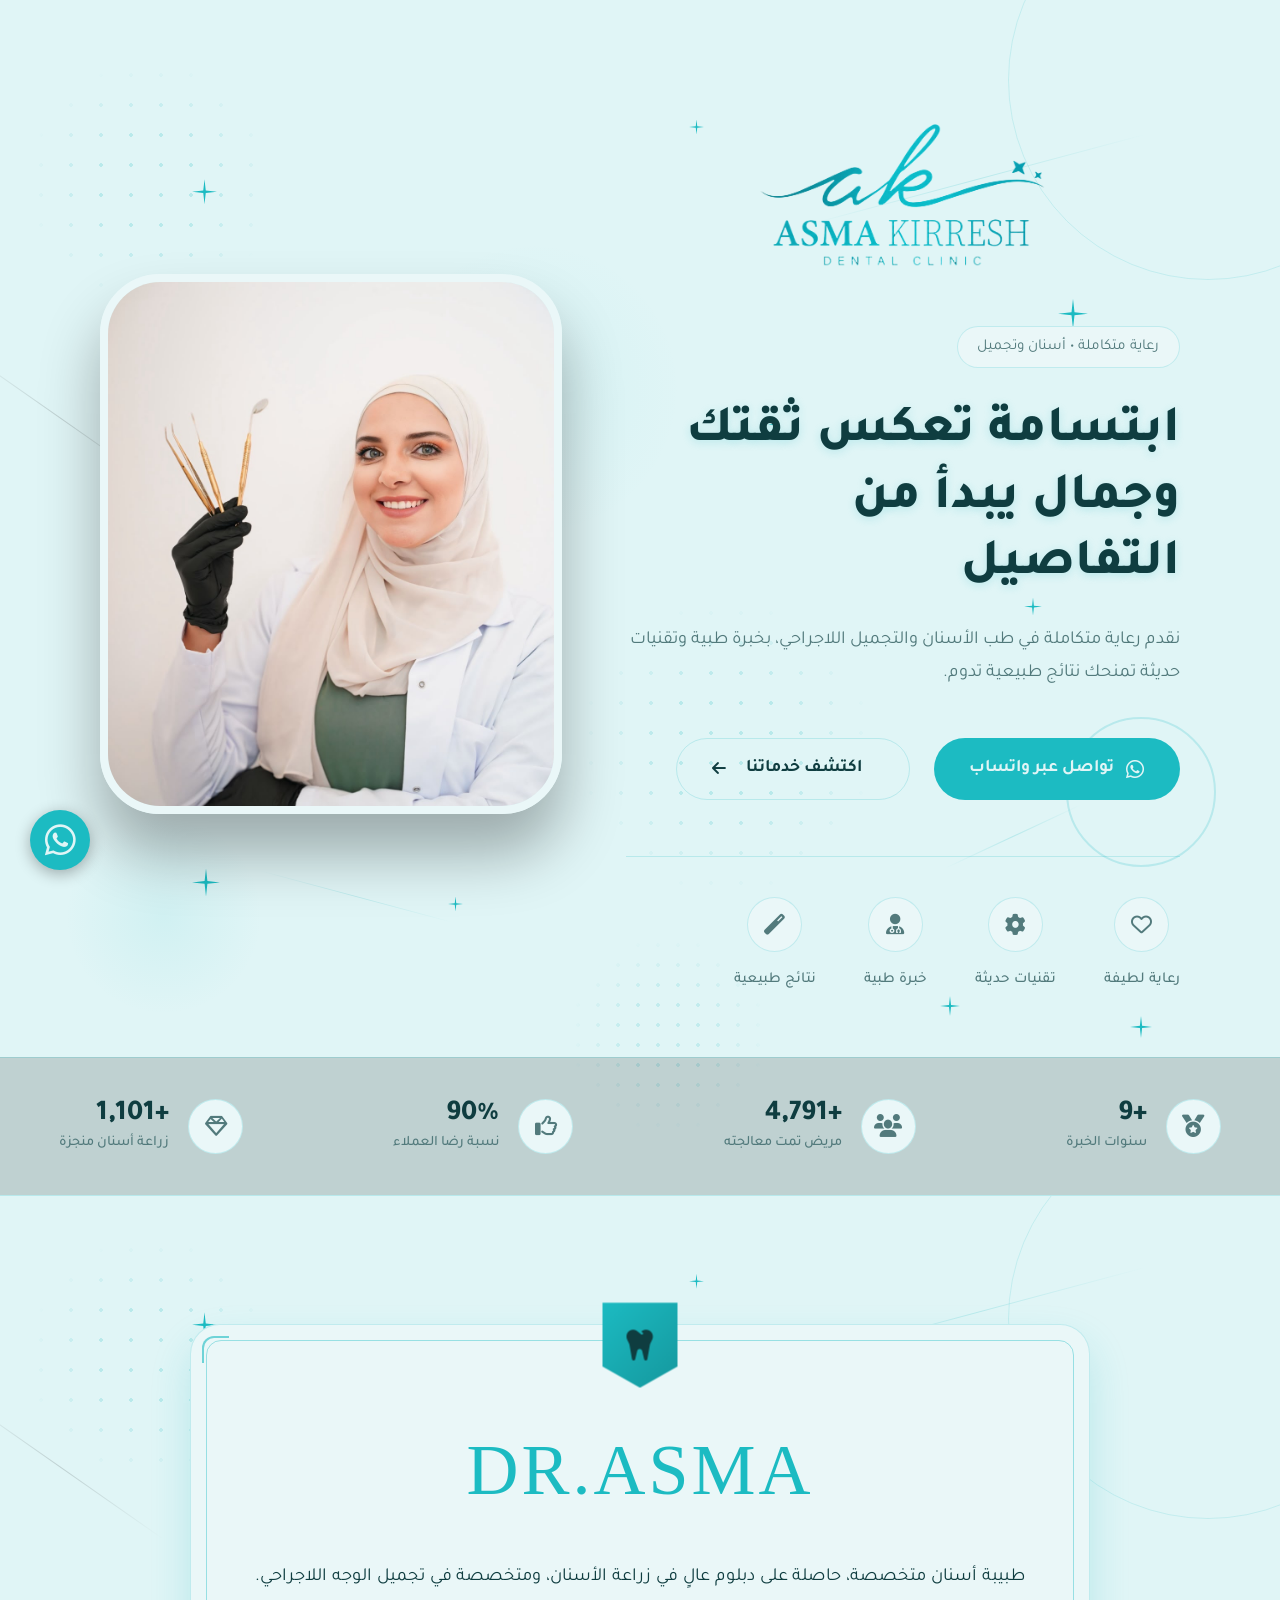
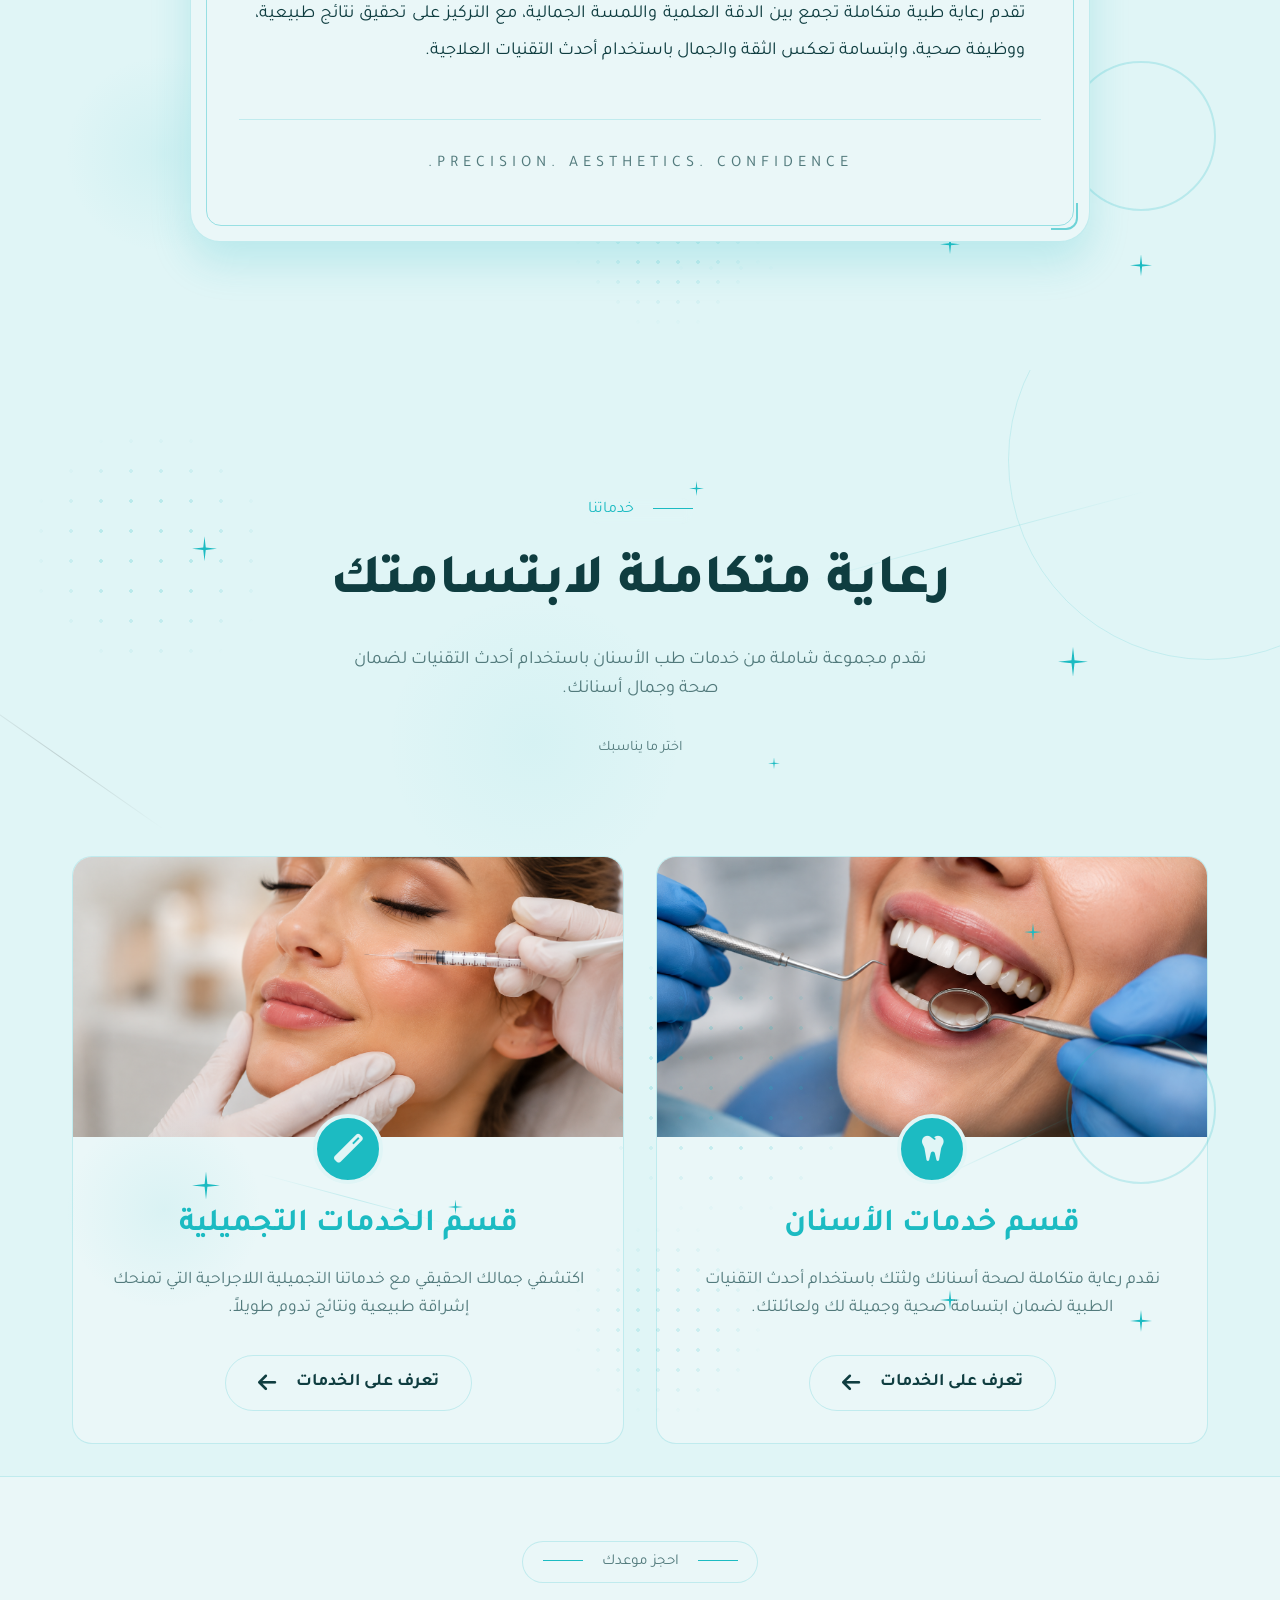
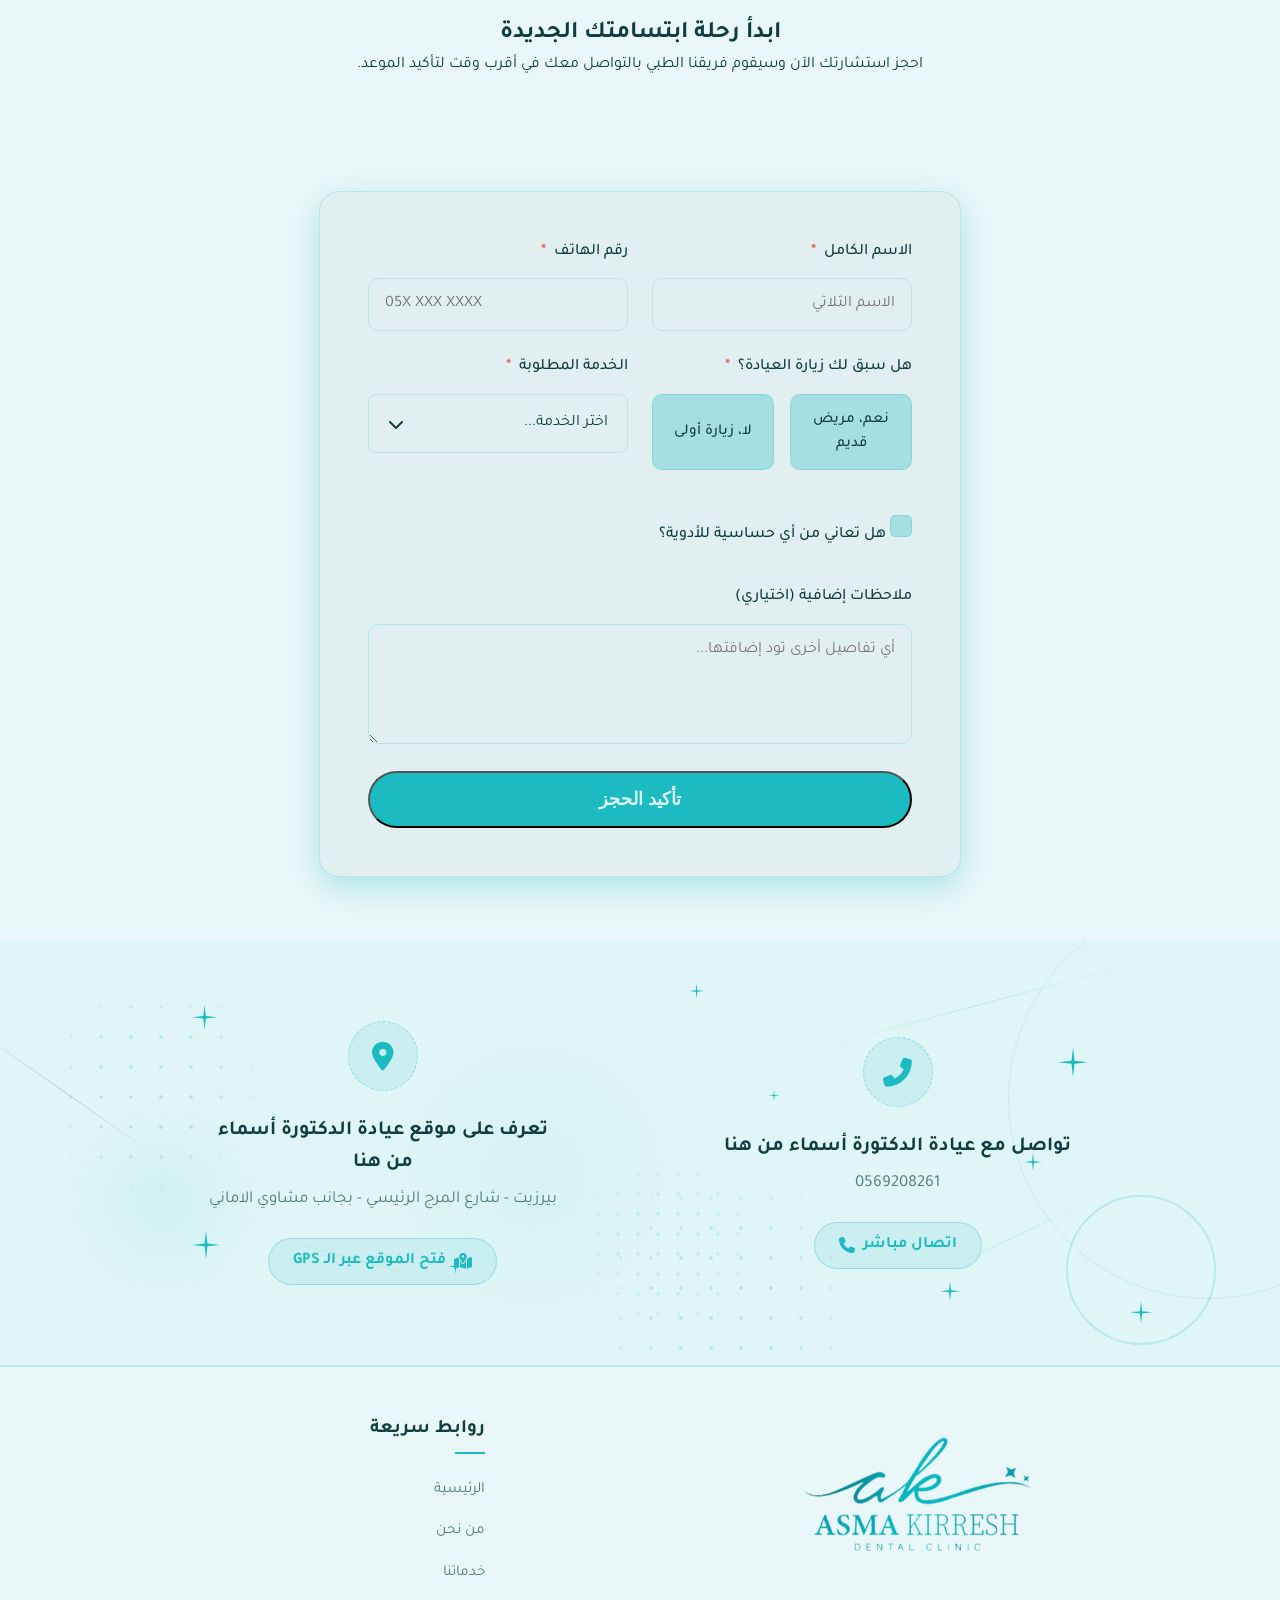
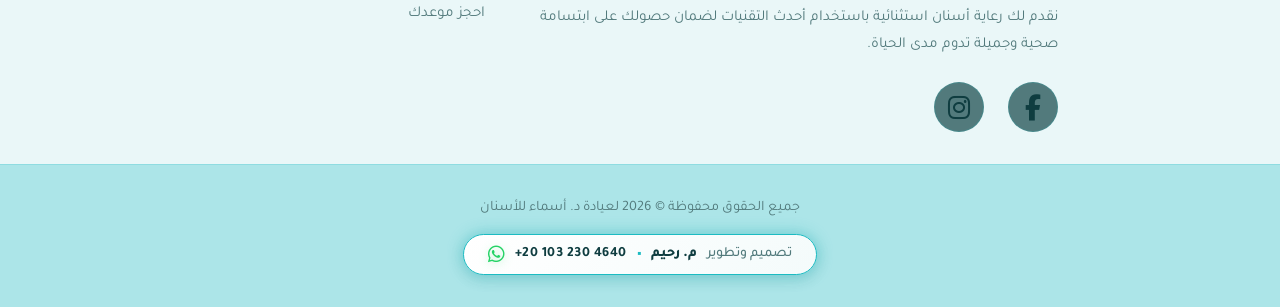
==== commit 774ad28c: "Add files via upload" ====
--- a/index.html
+++ b/index.html
@@ -18,7 +18,7 @@
     <!-- Swiper CSS -->
     <link rel="stylesheet" href="https://cdn.jsdelivr.net/npm/swiper@10/swiper-bundle.min.css" />
     <!-- Custom Styles -->
-    <link rel="stylesheet" href="style.css?v=3.1">
+    <link rel="stylesheet" href="style.css?v=3.2">
 </head>
 
 <body>
--- a/style.css
+++ b/style.css
@@ -17,7 +17,7 @@
 
 html, body {
     overflow-x: hidden;
-    max-width: 100vw;
+    max-width: 100%;
 }
 
 html {
@@ -1637,6 +1637,8 @@
     width: 100%;
     color: var(--text-main);
     border: 1px solid var(--border-color);
+    min-height: 0;
+    -webkit-box-flex: 1;
 }
 
 .testimonials-swiper .swiper-wrapper,
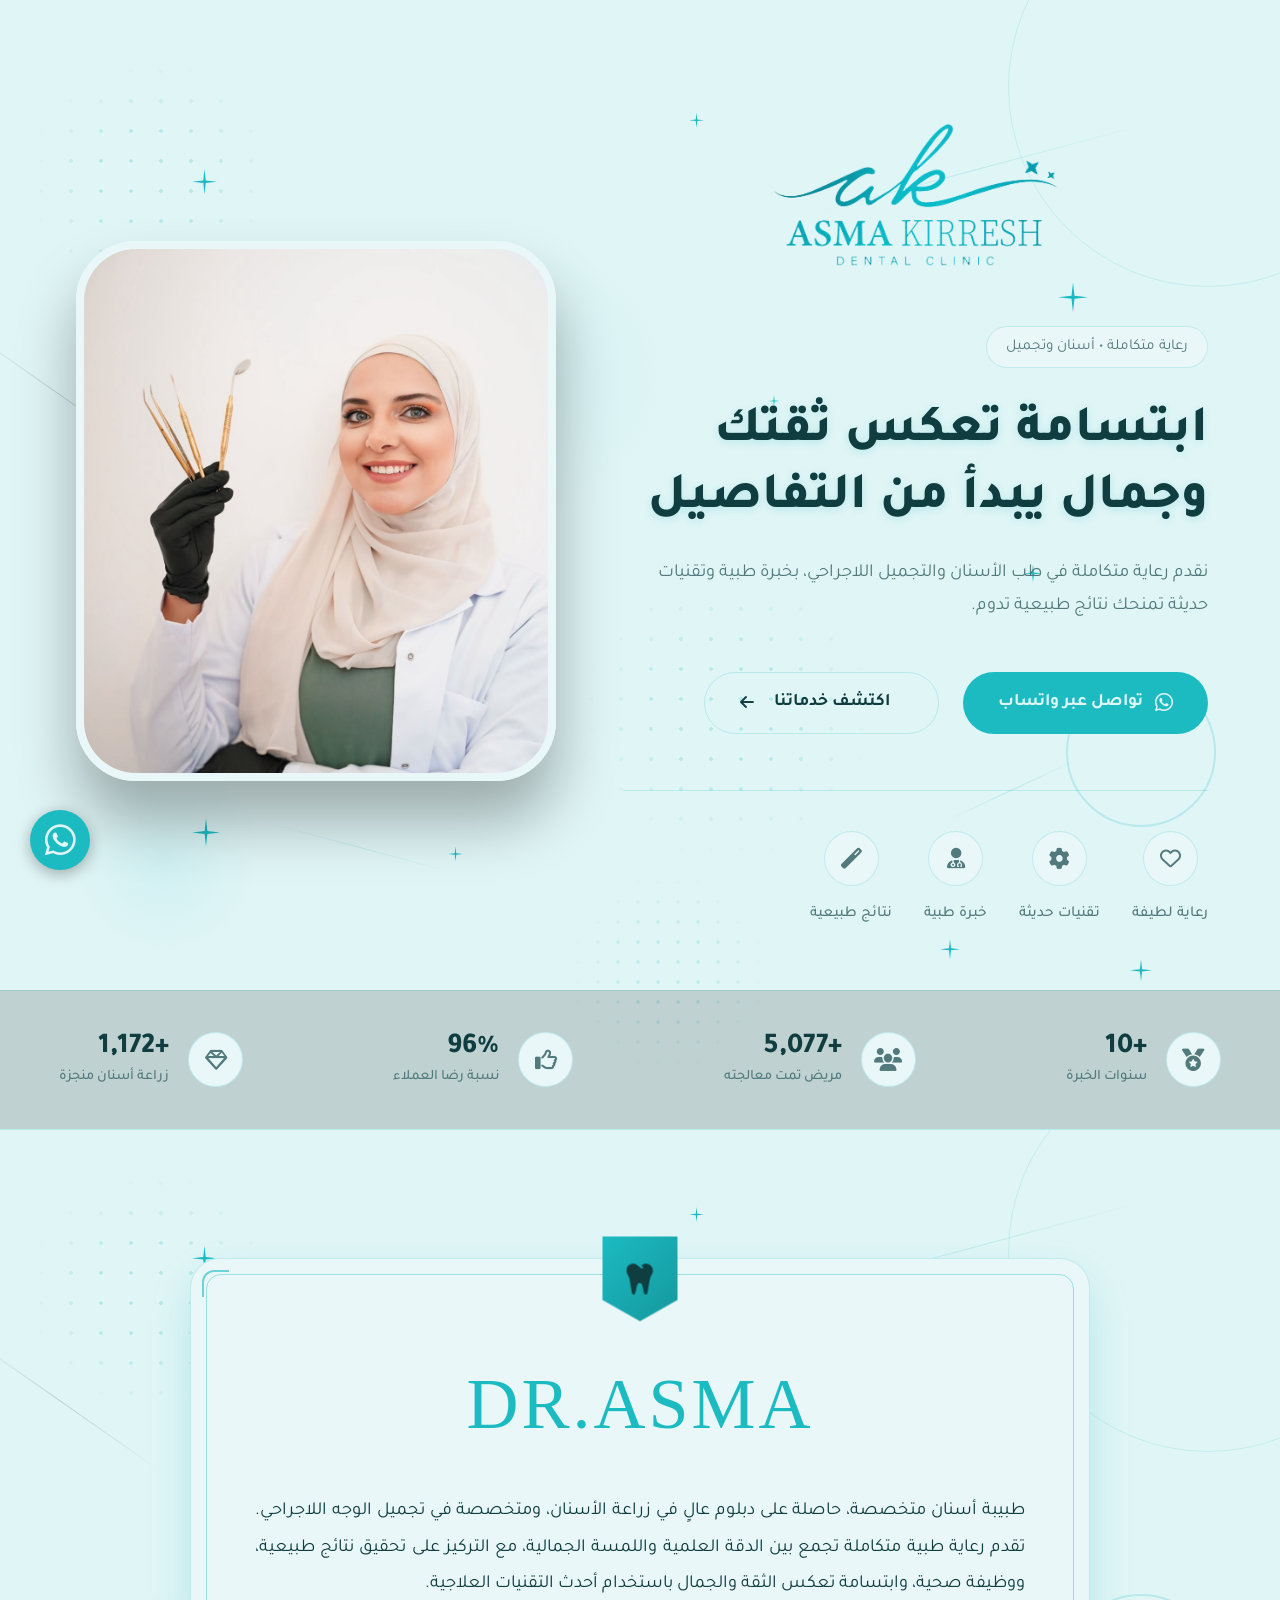
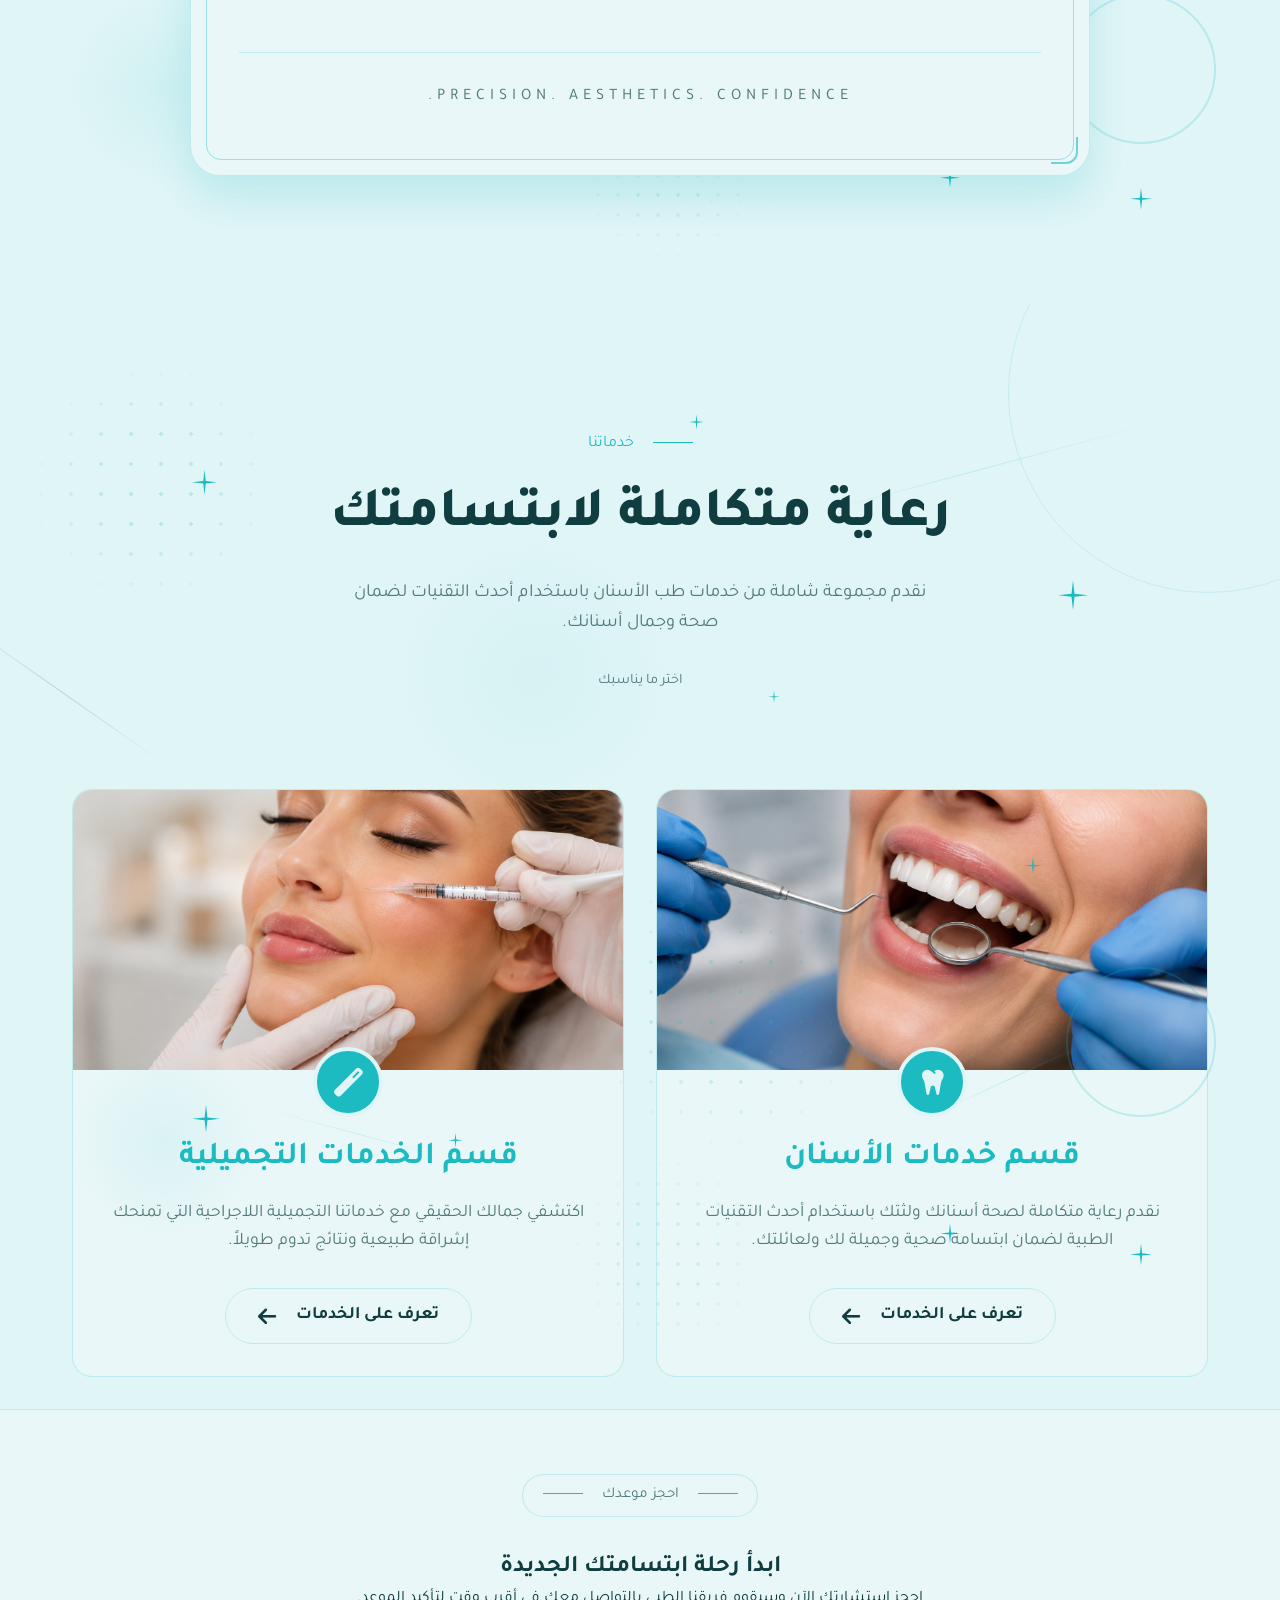
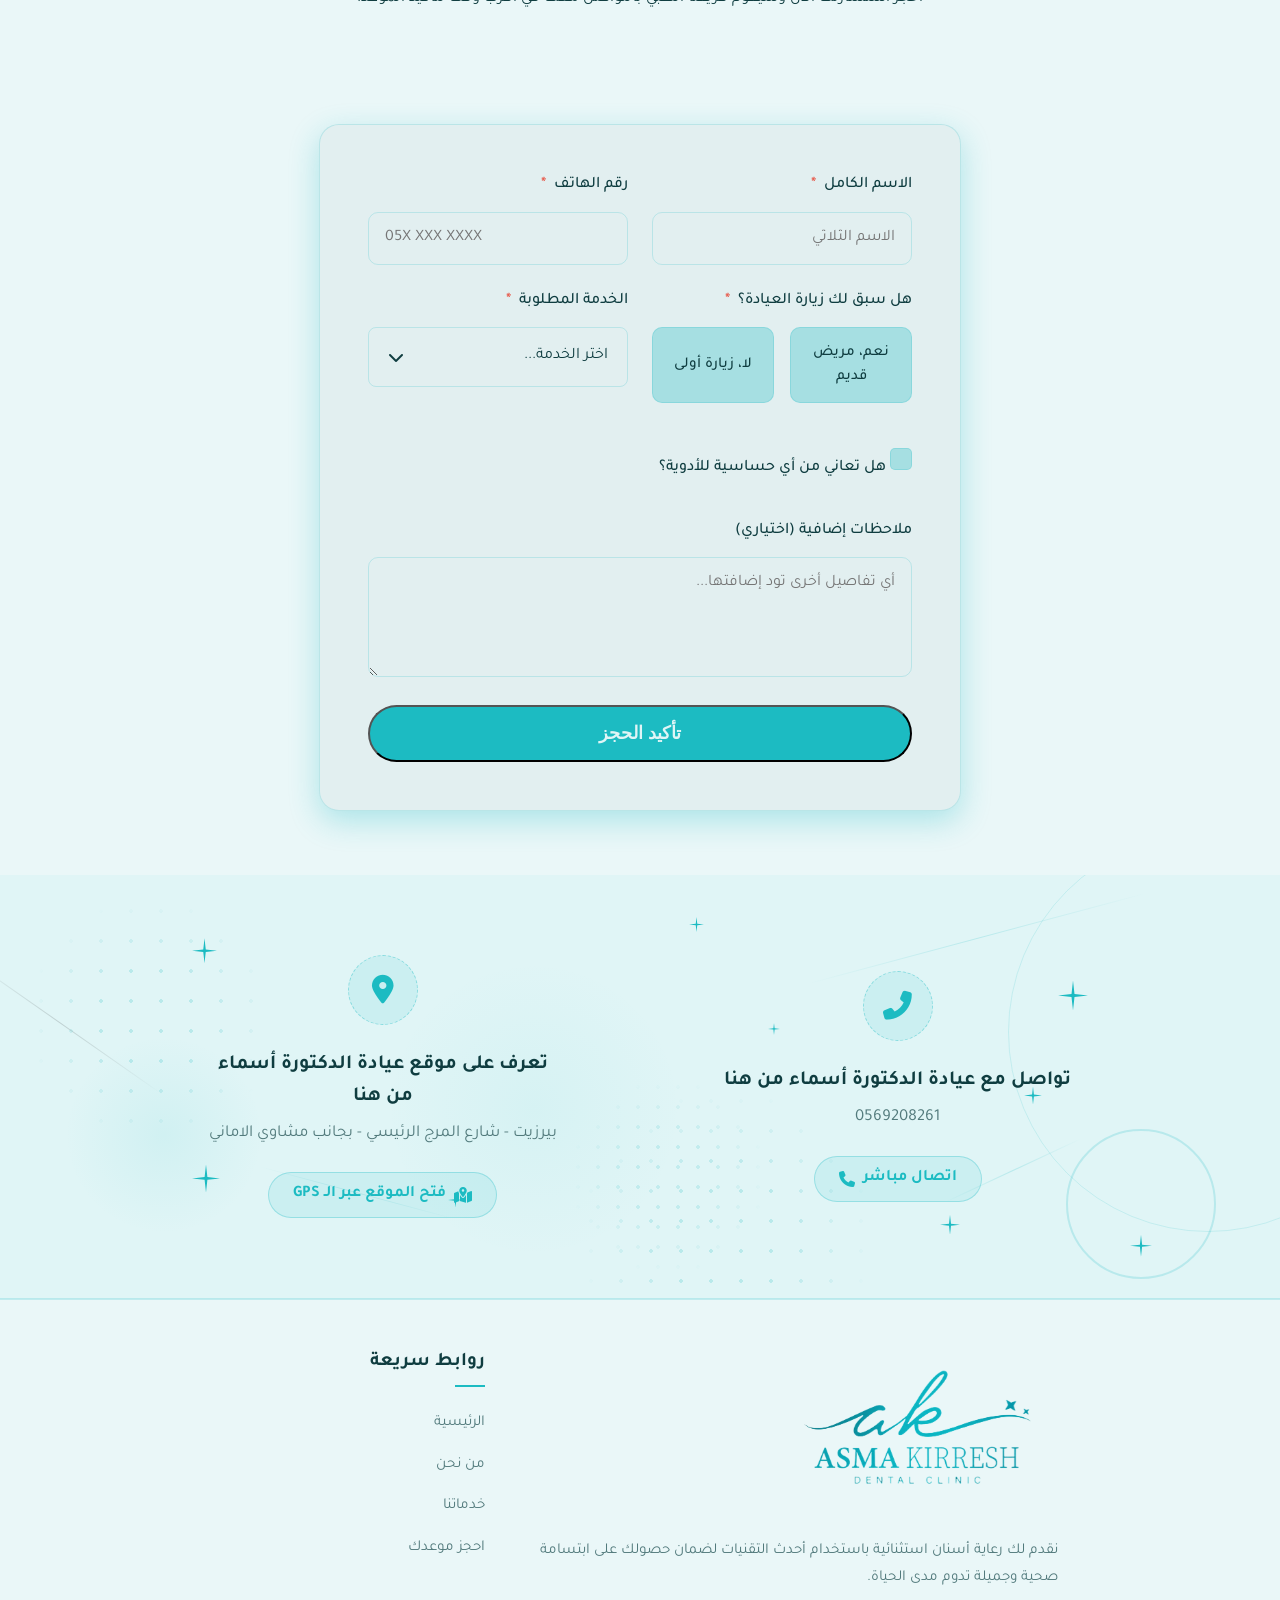
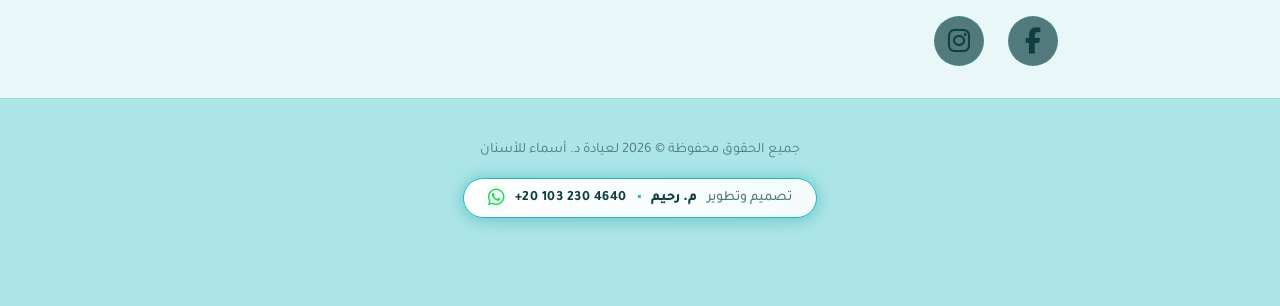
==== commit e9477713: "Add files via upload" ====
--- a/index.html
+++ b/index.html
@@ -18,7 +18,7 @@
     <!-- Swiper CSS -->
     <link rel="stylesheet" href="https://cdn.jsdelivr.net/npm/swiper@10/swiper-bundle.min.css" />
     <!-- Custom Styles -->
-    <link rel="stylesheet" href="style.css?v=3.2">
+    <link rel="stylesheet" href="style.css?v=4.0">
 </head>
 
 <body>
@@ -169,7 +169,7 @@
                         خدماتنا
                     </div>
                     <h2 class="section-title"
-                        style="margin-bottom: 1rem; font-size: 3.5rem; color: var(--text-light); font-weight: 800;">
+                        style="margin-bottom: 1rem; font-size: 3.5rem; color: var(--text-main); font-weight: 800;">
                         رعاية
                         متكاملة لابتسامتك</h2>
                     <p class="section-description"
@@ -430,7 +430,7 @@
 
         <!-- Swiper JS -->
         <script src="https://cdn.jsdelivr.net/npm/swiper@10/swiper-bundle.min.js"></script>
-        <script src="script.js?v=2.0"></script>
+        <script src="script.js?v=3.0"></script>
 </body>
 
 </html>
--- a/style.css
+++ b/style.css
@@ -4,6 +4,7 @@
     --accent-color: #1cbbc2;
     --accent-hover: #15989e;
     --text-main: #0f3d40;
+    --text-light: #0f3d40;
     --text-muted: #527a7c;
     --border-color: rgba(28, 187, 194, 0.2);
     --bg-card: #eaf7f8;
@@ -22,13 +23,17 @@
 
 html {
     scroll-behavior: smooth;
+    -webkit-text-size-adjust: 100%;
 }
 
 body {
-    font-family: 'Tajawal', sans-serif;
+    font-family: 'Tajawal', -apple-system, BlinkMacSystemFont, 'Segoe UI', Roboto, sans-serif;
     background-color: var(--primary-color);
     color: var(--text-main);
     line-height: 1.6;
+    -webkit-font-smoothing: antialiased;
+    -moz-osx-font-smoothing: grayscale;
+    text-rendering: optimizeLegibility;
 }
 
 /* Animated Background Shapes */
@@ -322,6 +327,7 @@
 }
 
 .container {
+    width: 100%;
     max-width: 1200px;
     margin: 0 auto;
     padding: 0 2rem;
@@ -348,6 +354,7 @@
     font-size: 0.95rem;
     margin-bottom: 2rem;
     color: var(--text-muted);
+    -webkit-backdrop-filter: blur(5px);
     backdrop-filter: blur(5px);
 }
 
@@ -416,7 +423,8 @@
 /* Features List */
 .features-list {
     display: flex;
-    gap: 3rem;
+    gap: clamp(1.2rem, 2.5vw, 3rem);
+    flex-wrap: wrap;
     padding-top: 2.5rem;
     border-top: 1px solid var(--border-color);
 }
@@ -441,6 +449,7 @@
     font-size: 1.3rem;
     color: var(--text-muted);
     transition: all 0.4s ease;
+    -webkit-backdrop-filter: blur(5px);
     backdrop-filter: blur(5px);
 }
 
@@ -719,6 +728,7 @@
     padding: 5.5rem 3rem 4rem;
     border-radius: 30px;
     border: 1px solid var(--border-color);
+    -webkit-backdrop-filter: blur(15px);
     backdrop-filter: blur(15px);
     text-align: center;
     display: flex;
@@ -782,6 +792,7 @@
     height: 85px;
     background: linear-gradient(135deg, var(--accent-color), var(--accent-hover));
     /* Gold gradient */
+    -webkit-clip-path: polygon(50% 100%, 100% 75%, 100% 0, 0 0, 0 75%);
     clip-path: polygon(50% 100%, 100% 75%, 100% 0, 0 0, 0 75%);
     /* Shield shape */
     display: flex;
@@ -884,7 +895,23 @@
     overflow: hidden;
 }
 
+.gallery-section .container {
+    display: flex;
+    flex-direction: column;
+    align-items: center;
+    justify-content: flex-start;
+    width: 100%;
+    gap: 0;
+}
+
+.gallery-section .section-header {
+    width: 100%;
+    text-align: center;
+    margin-bottom: 3.5rem;
+}
+
 .gallery-grid {
+    width: 100%;
     display: grid;
     grid-template-columns: repeat(3, 1fr);
     gap: 1.5rem;
@@ -1225,9 +1252,11 @@
 
 .footer-bottom {
     text-align: center;
-    padding: 2rem 0;
+    padding: 2.5rem 1.5rem 5.5rem;
     border-top: 1px solid var(--border-color);
     background-color: rgba(28, 187, 194, 0.3);
+    position: relative;
+    z-index: 5;
 }
 
 .footer-bottom p {
@@ -1238,10 +1267,11 @@
 
 /* Developer Footer Badge */
 .dev-badge-wrap {
-    margin-top: 14px;
+    margin-top: 16px;
     display: flex;
     justify-content: center;
     align-items: center;
+    padding: 0 1rem;
 }
 
 .dev-badge {
@@ -1252,6 +1282,8 @@
     justify-content: center;
     gap: 10px;
     padding: 8px 24px;
+    max-width: 100%;
+    flex-wrap: wrap;
     background: linear-gradient(135deg, #ffffff 0%, #f4fbfb 100%);
     border: 1.5px solid var(--accent-color);
     border-radius: 50px;
@@ -2016,6 +2048,7 @@
     border: 1px solid var(--border-color);
     border-radius: 50px;
     padding: 0.5rem;
+    -webkit-backdrop-filter: blur(10px);
     backdrop-filter: blur(10px);
     box-shadow: inset 0 4px 15px rgba(0, 0, 0, 0.4); /* Inner shadow for depth */
     position: relative;
@@ -2586,6 +2619,7 @@
     width: 100%;
     height: 100%;
     background: rgba(0, 0, 0, 0.9);
+    -webkit-backdrop-filter: blur(8px);
     backdrop-filter: blur(8px);
     display: flex;
     align-items: center;
@@ -2764,4 +2798,8 @@
         transform: translateX(-50%);
         right: auto;
     }
-}
+    .footer-bottom {
+        padding-bottom: 6.5rem;
+    }
+}
+
